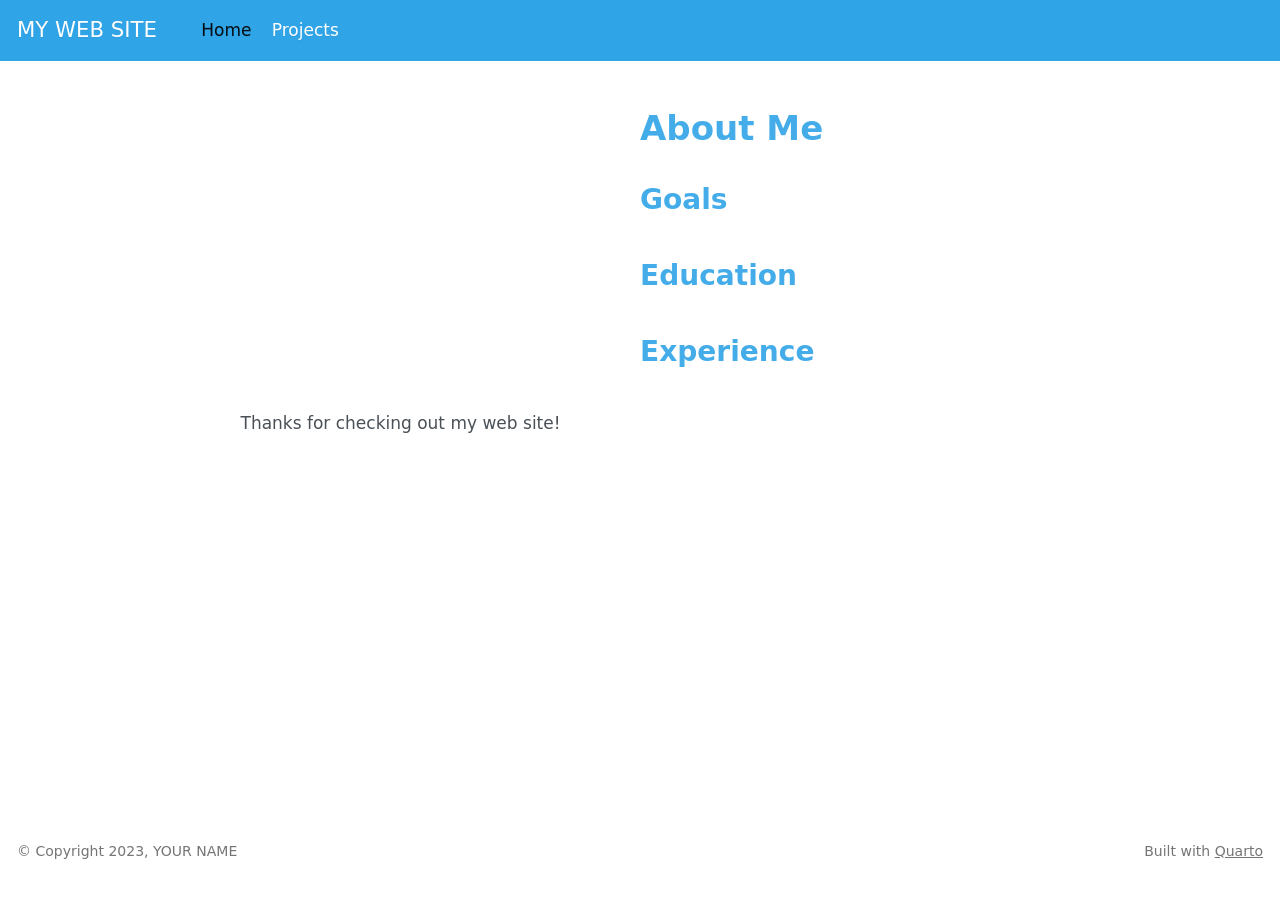
==== docs/index.html @ 1e0ed9b8 "Initial commit" ====
<!DOCTYPE html>
<html xmlns="http://www.w3.org/1999/xhtml" lang="en" xml:lang="en"><head>

<meta charset="utf-8">
<meta name="generator" content="quarto-1.3.361">

<meta name="viewport" content="width=device-width, initial-scale=1.0, user-scalable=yes">


<title>MY WEB SITE - About Me</title>
<style>
code{white-space: pre-wrap;}
span.smallcaps{font-variant: small-caps;}
div.columns{display: flex; gap: min(4vw, 1.5em);}
div.column{flex: auto; overflow-x: auto;}
div.hanging-indent{margin-left: 1.5em; text-indent: -1.5em;}
ul.task-list{list-style: none;}
ul.task-list li input[type="checkbox"] {
  width: 0.8em;
  margin: 0 0.8em 0.2em -1em; /* quarto-specific, see https://github.com/quarto-dev/quarto-cli/issues/4556 */ 
  vertical-align: middle;
}
</style>


<script src="site_libs/quarto-nav/quarto-nav.js"></script>
<script src="site_libs/quarto-nav/headroom.min.js"></script>
<script src="site_libs/clipboard/clipboard.min.js"></script>
<script src="site_libs/quarto-search/autocomplete.umd.js"></script>
<script src="site_libs/quarto-search/fuse.min.js"></script>
<script src="site_libs/quarto-search/quarto-search.js"></script>
<meta name="quarto:offset" content="./">
<script src="site_libs/quarto-html/quarto.js"></script>
<script src="site_libs/quarto-html/popper.min.js"></script>
<script src="site_libs/quarto-html/tippy.umd.min.js"></script>
<link href="site_libs/quarto-html/tippy.css" rel="stylesheet">
<link href="site_libs/quarto-html/quarto-syntax-highlighting.css" rel="stylesheet" id="quarto-text-highlighting-styles">
<script src="site_libs/bootstrap/bootstrap.min.js"></script>
<link href="site_libs/bootstrap/bootstrap-icons.css" rel="stylesheet">
<link href="site_libs/bootstrap/bootstrap.min.css" rel="stylesheet" id="quarto-bootstrap" data-mode="light">
<script id="quarto-search-options" type="application/json">{
  "location": "navbar",
  "copy-button": false,
  "collapse-after": 3,
  "panel-placement": "end",
  "type": "overlay",
  "limit": 20,
  "language": {
    "search-no-results-text": "No results",
    "search-matching-documents-text": "matching documents",
    "search-copy-link-title": "Copy link to search",
    "search-hide-matches-text": "Hide additional matches",
    "search-more-match-text": "more match in this document",
    "search-more-matches-text": "more matches in this document",
    "search-clear-button-title": "Clear",
    "search-detached-cancel-button-title": "Cancel",
    "search-submit-button-title": "Submit",
    "search-label": "Search"
  }
}</script>


</head>

<body class="nav-fixed fullcontent">

<div id="quarto-search-results"></div>
  <header id="quarto-header" class="headroom fixed-top">
    <nav class="navbar navbar-expand-lg navbar-dark ">
      <div class="navbar-container container-fluid">
      <div class="navbar-brand-container">
    <a class="navbar-brand" href="./index.html">
    <span class="navbar-title">MY WEB SITE</span>
    </a>
  </div>
            <div id="quarto-search" class="" title="Search"></div>
          <button class="navbar-toggler" type="button" data-bs-toggle="collapse" data-bs-target="#navbarCollapse" aria-controls="navbarCollapse" aria-expanded="false" aria-label="Toggle navigation" onclick="if (window.quartoToggleHeadroom) { window.quartoToggleHeadroom(); }">
  <span class="navbar-toggler-icon"></span>
</button>
          <div class="collapse navbar-collapse" id="navbarCollapse">
            <ul class="navbar-nav navbar-nav-scroll me-auto">
  <li class="nav-item">
    <a class="nav-link active" href="./index.html" rel="" target="" aria-current="page">
 <span class="menu-text">Home</span></a>
  </li>  
  <li class="nav-item">
    <a class="nav-link" href="./projects.html" rel="" target="">
 <span class="menu-text">Projects</span></a>
  </li>  
</ul>
            <div class="quarto-navbar-tools ms-auto">
    <a href="https://twitter.com/" title="" class="quarto-navigation-tool px-1" aria-label=""><i class="bi bi-twitter"></i></a>
    <a href="https://github.com/YOURUSERNAME/YOURREPO" title="" class="quarto-navigation-tool px-1" aria-label=""><i class="bi bi-github"></i></a>
</div>
          </div> <!-- /navcollapse -->
      </div> <!-- /container-fluid -->
    </nav>
</header>
<!-- content -->
<div id="quarto-content" class="quarto-container page-columns page-rows-contents page-layout-article page-navbar">
<!-- sidebar -->
<!-- margin-sidebar -->
    
<!-- main -->
<main class="content page-columns page-full" id="quarto-document-content">



<div class="quarto-about-broadside column-page">
  <div class="about-main">
    <div class="about-entity" style="background-image: url('img/profile.png')"></div>
    <div class="about-contents"><header id="title-block-header" class="quarto-title-block default">
<div class="quarto-title">
<h1 class="title">About Me</h1>
</div>
<div class="quarto-title-meta">
  </div>
</header><div id="me">
<section id="goals" class="level2">
<h2 data-anchor-id="goals">Goals</h2>
</section>
<section id="education" class="level2">
<h2 data-anchor-id="education">Education</h2>
</section>
<section id="experience" class="level2">
<h2 data-anchor-id="experience">Experience</h2>
</section>
</div></div>
  </div>
</div>

<p>Thanks for checking out my web site!</p>




</main> <!-- /main -->
<script id="quarto-html-after-body" type="application/javascript">
window.document.addEventListener("DOMContentLoaded", function (event) {
  const toggleBodyColorMode = (bsSheetEl) => {
    const mode = bsSheetEl.getAttribute("data-mode");
    const bodyEl = window.document.querySelector("body");
    if (mode === "dark") {
      bodyEl.classList.add("quarto-dark");
      bodyEl.classList.remove("quarto-light");
    } else {
      bodyEl.classList.add("quarto-light");
      bodyEl.classList.remove("quarto-dark");
    }
  }
  const toggleBodyColorPrimary = () => {
    const bsSheetEl = window.document.querySelector("link#quarto-bootstrap");
    if (bsSheetEl) {
      toggleBodyColorMode(bsSheetEl);
    }
  }
  toggleBodyColorPrimary();  
  const isCodeAnnotation = (el) => {
    for (const clz of el.classList) {
      if (clz.startsWith('code-annotation-')) {                     
        return true;
      }
    }
    return false;
  }
  const clipboard = new window.ClipboardJS('.code-copy-button', {
    text: function(trigger) {
      const codeEl = trigger.previousElementSibling.cloneNode(true);
      for (const childEl of codeEl.children) {
        if (isCodeAnnotation(childEl)) {
          childEl.remove();
        }
      }
      return codeEl.innerText;
    }
  });
  clipboard.on('success', function(e) {
    // button target
    const button = e.trigger;
    // don't keep focus
    button.blur();
    // flash "checked"
    button.classList.add('code-copy-button-checked');
    var currentTitle = button.getAttribute("title");
    button.setAttribute("title", "Copied!");
    let tooltip;
    if (window.bootstrap) {
      button.setAttribute("data-bs-toggle", "tooltip");
      button.setAttribute("data-bs-placement", "left");
      button.setAttribute("data-bs-title", "Copied!");
      tooltip = new bootstrap.Tooltip(button, 
        { trigger: "manual", 
          customClass: "code-copy-button-tooltip",
          offset: [0, -8]});
      tooltip.show();    
    }
    setTimeout(function() {
      if (tooltip) {
        tooltip.hide();
        button.removeAttribute("data-bs-title");
        button.removeAttribute("data-bs-toggle");
        button.removeAttribute("data-bs-placement");
      }
      button.setAttribute("title", currentTitle);
      button.classList.remove('code-copy-button-checked');
    }, 1000);
    // clear code selection
    e.clearSelection();
  });
  function tippyHover(el, contentFn) {
    const config = {
      allowHTML: true,
      content: contentFn,
      maxWidth: 500,
      delay: 100,
      arrow: false,
      appendTo: function(el) {
          return el.parentElement;
      },
      interactive: true,
      interactiveBorder: 10,
      theme: 'quarto',
      placement: 'bottom-start'
    };
    window.tippy(el, config); 
  }
  const noterefs = window.document.querySelectorAll('a[role="doc-noteref"]');
  for (var i=0; i<noterefs.length; i++) {
    const ref = noterefs[i];
    tippyHover(ref, function() {
      // use id or data attribute instead here
      let href = ref.getAttribute('data-footnote-href') || ref.getAttribute('href');
      try { href = new URL(href).hash; } catch {}
      const id = href.replace(/^#\/?/, "");
      const note = window.document.getElementById(id);
      return note.innerHTML;
    });
  }
      let selectedAnnoteEl;
      const selectorForAnnotation = ( cell, annotation) => {
        let cellAttr = 'data-code-cell="' + cell + '"';
        let lineAttr = 'data-code-annotation="' +  annotation + '"';
        const selector = 'span[' + cellAttr + '][' + lineAttr + ']';
        return selector;
      }
      const selectCodeLines = (annoteEl) => {
        const doc = window.document;
        const targetCell = annoteEl.getAttribute("data-target-cell");
        const targetAnnotation = annoteEl.getAttribute("data-target-annotation");
        const annoteSpan = window.document.querySelector(selectorForAnnotation(targetCell, targetAnnotation));
        const lines = annoteSpan.getAttribute("data-code-lines").split(",");
        const lineIds = lines.map((line) => {
          return targetCell + "-" + line;
        })
        let top = null;
        let height = null;
        let parent = null;
        if (lineIds.length > 0) {
            //compute the position of the single el (top and bottom and make a div)
            const el = window.document.getElementById(lineIds[0]);
            top = el.offsetTop;
            height = el.offsetHeight;
            parent = el.parentElement.parentElement;
          if (lineIds.length > 1) {
            const lastEl = window.document.getElementById(lineIds[lineIds.length - 1]);
            const bottom = lastEl.offsetTop + lastEl.offsetHeight;
            height = bottom - top;
          }
          if (top !== null && height !== null && parent !== null) {
            // cook up a div (if necessary) and position it 
            let div = window.document.getElementById("code-annotation-line-highlight");
            if (div === null) {
              div = window.document.createElement("div");
              div.setAttribute("id", "code-annotation-line-highlight");
              div.style.position = 'absolute';
              parent.appendChild(div);
            }
            div.style.top = top - 2 + "px";
            div.style.height = height + 4 + "px";
            let gutterDiv = window.document.getElementById("code-annotation-line-highlight-gutter");
            if (gutterDiv === null) {
              gutterDiv = window.document.createElement("div");
              gutterDiv.setAttribute("id", "code-annotation-line-highlight-gutter");
              gutterDiv.style.position = 'absolute';
              const codeCell = window.document.getElementById(targetCell);
              const gutter = codeCell.querySelector('.code-annotation-gutter');
              gutter.appendChild(gutterDiv);
            }
            gutterDiv.style.top = top - 2 + "px";
            gutterDiv.style.height = height + 4 + "px";
          }
          selectedAnnoteEl = annoteEl;
        }
      };
      const unselectCodeLines = () => {
        const elementsIds = ["code-annotation-line-highlight", "code-annotation-line-highlight-gutter"];
        elementsIds.forEach((elId) => {
          const div = window.document.getElementById(elId);
          if (div) {
            div.remove();
          }
        });
        selectedAnnoteEl = undefined;
      };
      // Attach click handler to the DT
      const annoteDls = window.document.querySelectorAll('dt[data-target-cell]');
      for (const annoteDlNode of annoteDls) {
        annoteDlNode.addEventListener('click', (event) => {
          const clickedEl = event.target;
          if (clickedEl !== selectedAnnoteEl) {
            unselectCodeLines();
            const activeEl = window.document.querySelector('dt[data-target-cell].code-annotation-active');
            if (activeEl) {
              activeEl.classList.remove('code-annotation-active');
            }
            selectCodeLines(clickedEl);
            clickedEl.classList.add('code-annotation-active');
          } else {
            // Unselect the line
            unselectCodeLines();
            clickedEl.classList.remove('code-annotation-active');
          }
        });
      }
  const findCites = (el) => {
    const parentEl = el.parentElement;
    if (parentEl) {
      const cites = parentEl.dataset.cites;
      if (cites) {
        return {
          el,
          cites: cites.split(' ')
        };
      } else {
        return findCites(el.parentElement)
      }
    } else {
      return undefined;
    }
  };
  var bibliorefs = window.document.querySelectorAll('a[role="doc-biblioref"]');
  for (var i=0; i<bibliorefs.length; i++) {
    const ref = bibliorefs[i];
    const citeInfo = findCites(ref);
    if (citeInfo) {
      tippyHover(citeInfo.el, function() {
        var popup = window.document.createElement('div');
        citeInfo.cites.forEach(function(cite) {
          var citeDiv = window.document.createElement('div');
          citeDiv.classList.add('hanging-indent');
          citeDiv.classList.add('csl-entry');
          var biblioDiv = window.document.getElementById('ref-' + cite);
          if (biblioDiv) {
            citeDiv.innerHTML = biblioDiv.innerHTML;
          }
          popup.appendChild(citeDiv);
        });
        return popup.innerHTML;
      });
    }
  }
});
</script>
</div> <!-- /content -->
<footer class="footer">
  <div class="nav-footer">
    <div class="nav-footer-left">© Copyright 2023, YOUR NAME</div>   
    <div class="nav-footer-center">
      &nbsp;
    </div>
    <div class="nav-footer-right">Built with <a href="https://quarto.org/">Quarto</a></div>
  </div>
</footer>



</body></html>
---- docs/site_libs/quarto-html/tippy.css ----
.tippy-box[data-animation=fade][data-state=hidden]{opacity:0}[data-tippy-root]{max-width:calc(100vw - 10px)}.tippy-box{position:relative;background-color:#333;color:#fff;border-radius:4px;font-size:14px;line-height:1.4;white-space:normal;outline:0;transition-property:transform,visibility,opacity}.tippy-box[data-placement^=top]>.tippy-arrow{bottom:0}.tippy-box[data-placement^=top]>.tippy-arrow:before{bottom:-7px;left:0;border-width:8px 8px 0;border-top-color:initial;transform-origin:center top}.tippy-box[data-placement^=bottom]>.tippy-arrow{top:0}.tippy-box[data-placement^=bottom]>.tippy-arrow:before{top:-7px;left:0;border-width:0 8px 8px;border-bottom-color:initial;transform-origin:center bottom}.tippy-box[data-placement^=left]>.tippy-arrow{right:0}.tippy-box[data-placement^=left]>.tippy-arrow:before{border-width:8px 0 8px 8px;border-left-color:initial;right:-7px;transform-origin:center left}.tippy-box[data-placement^=right]>.tippy-arrow{left:0}.tippy-box[data-placement^=right]>.tippy-arrow:before{left:-7px;border-width:8px 8px 8px 0;border-right-color:initial;transform-origin:center right}.tippy-box[data-inertia][data-state=visible]{transition-timing-function:cubic-bezier(.54,1.5,.38,1.11)}.tippy-arrow{width:16px;height:16px;color:#333}.tippy-arrow:before{content:"";position:absolute;border-color:transparent;border-style:solid}.tippy-content{position:relative;padding:5px 9px;z-index:1}
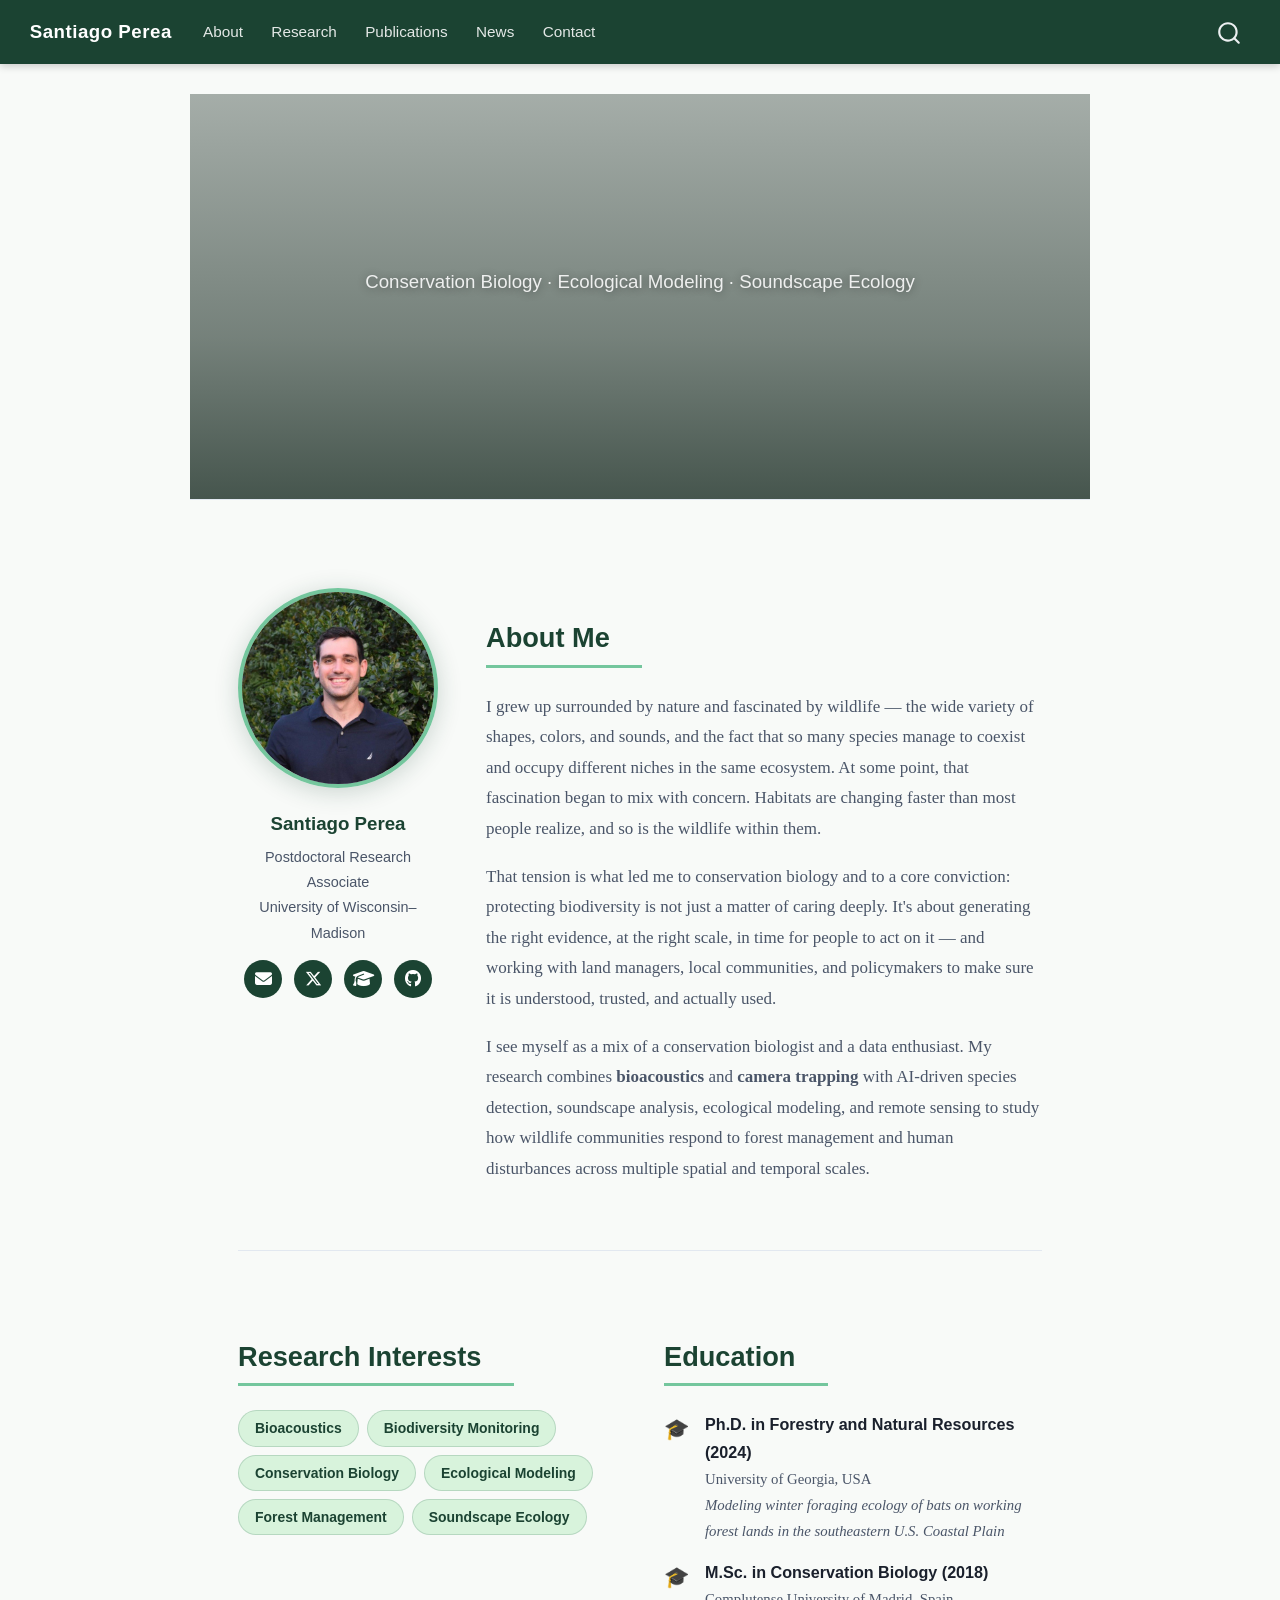
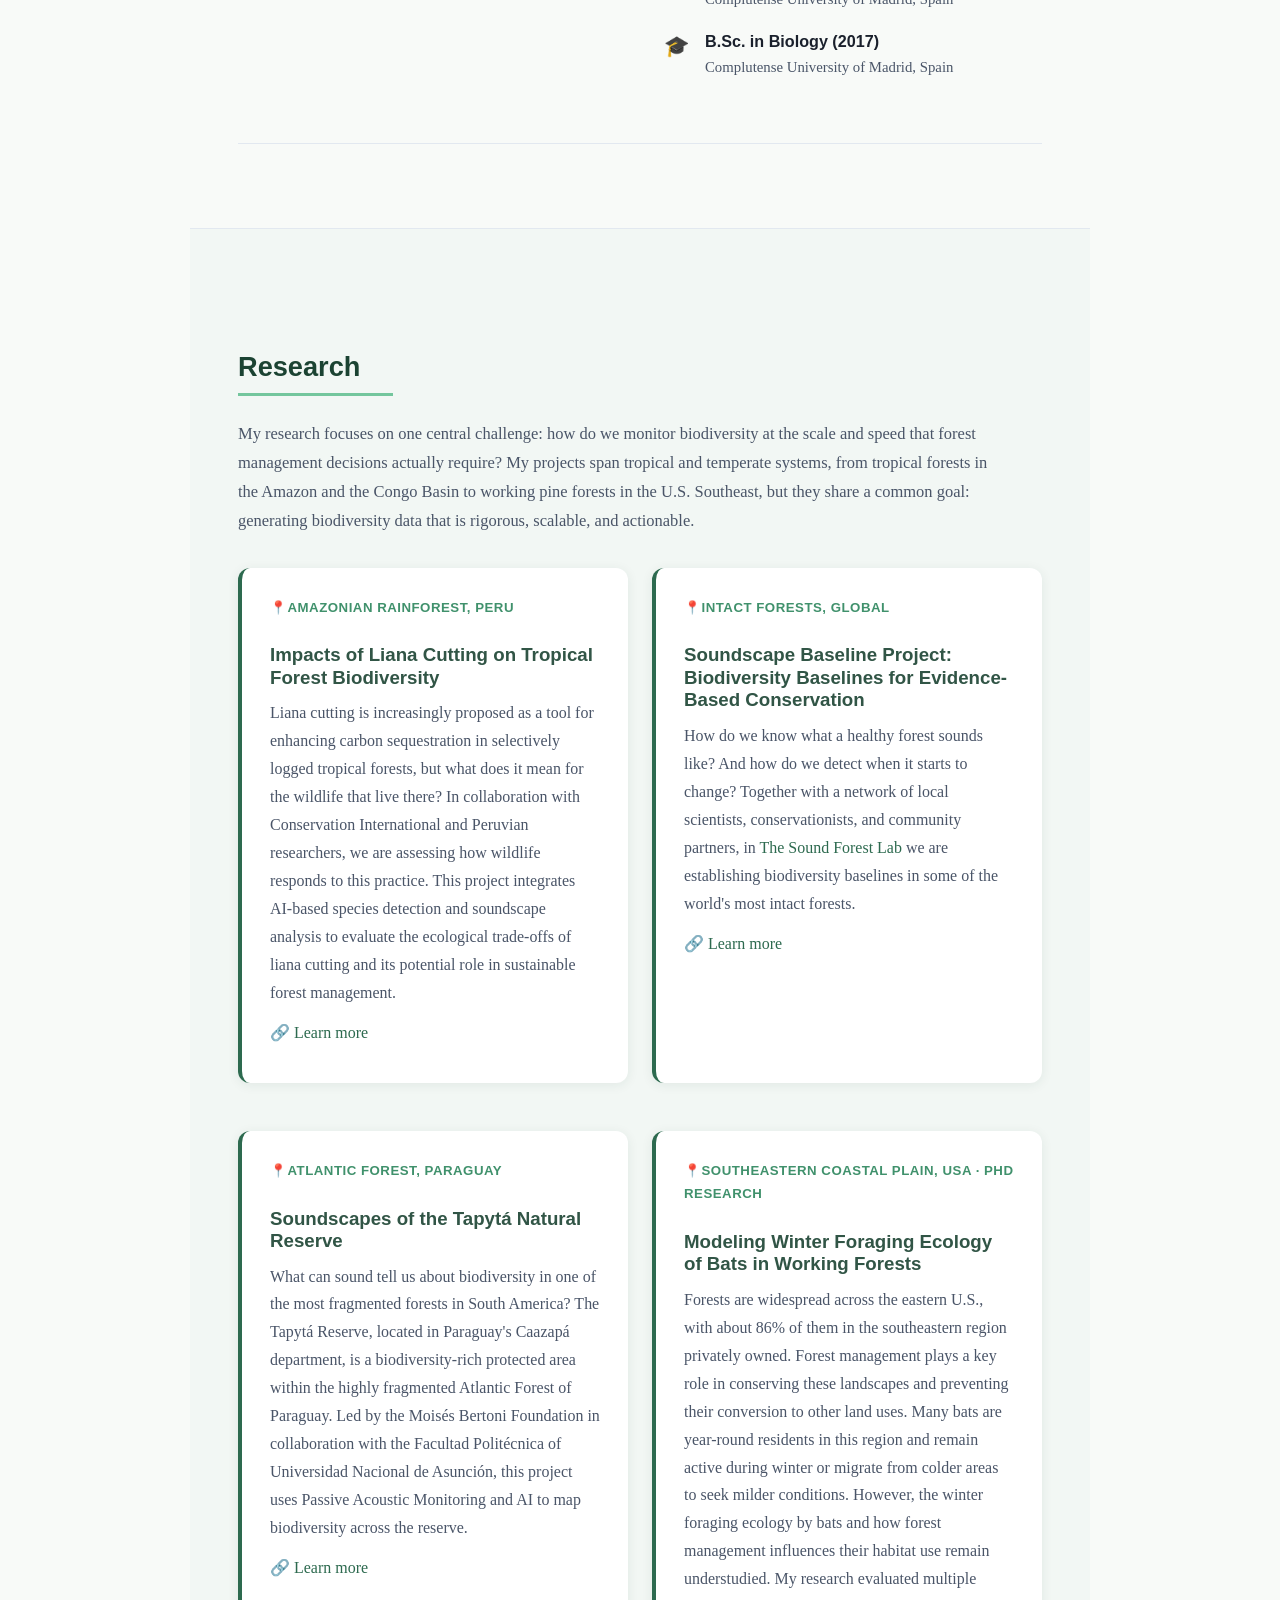
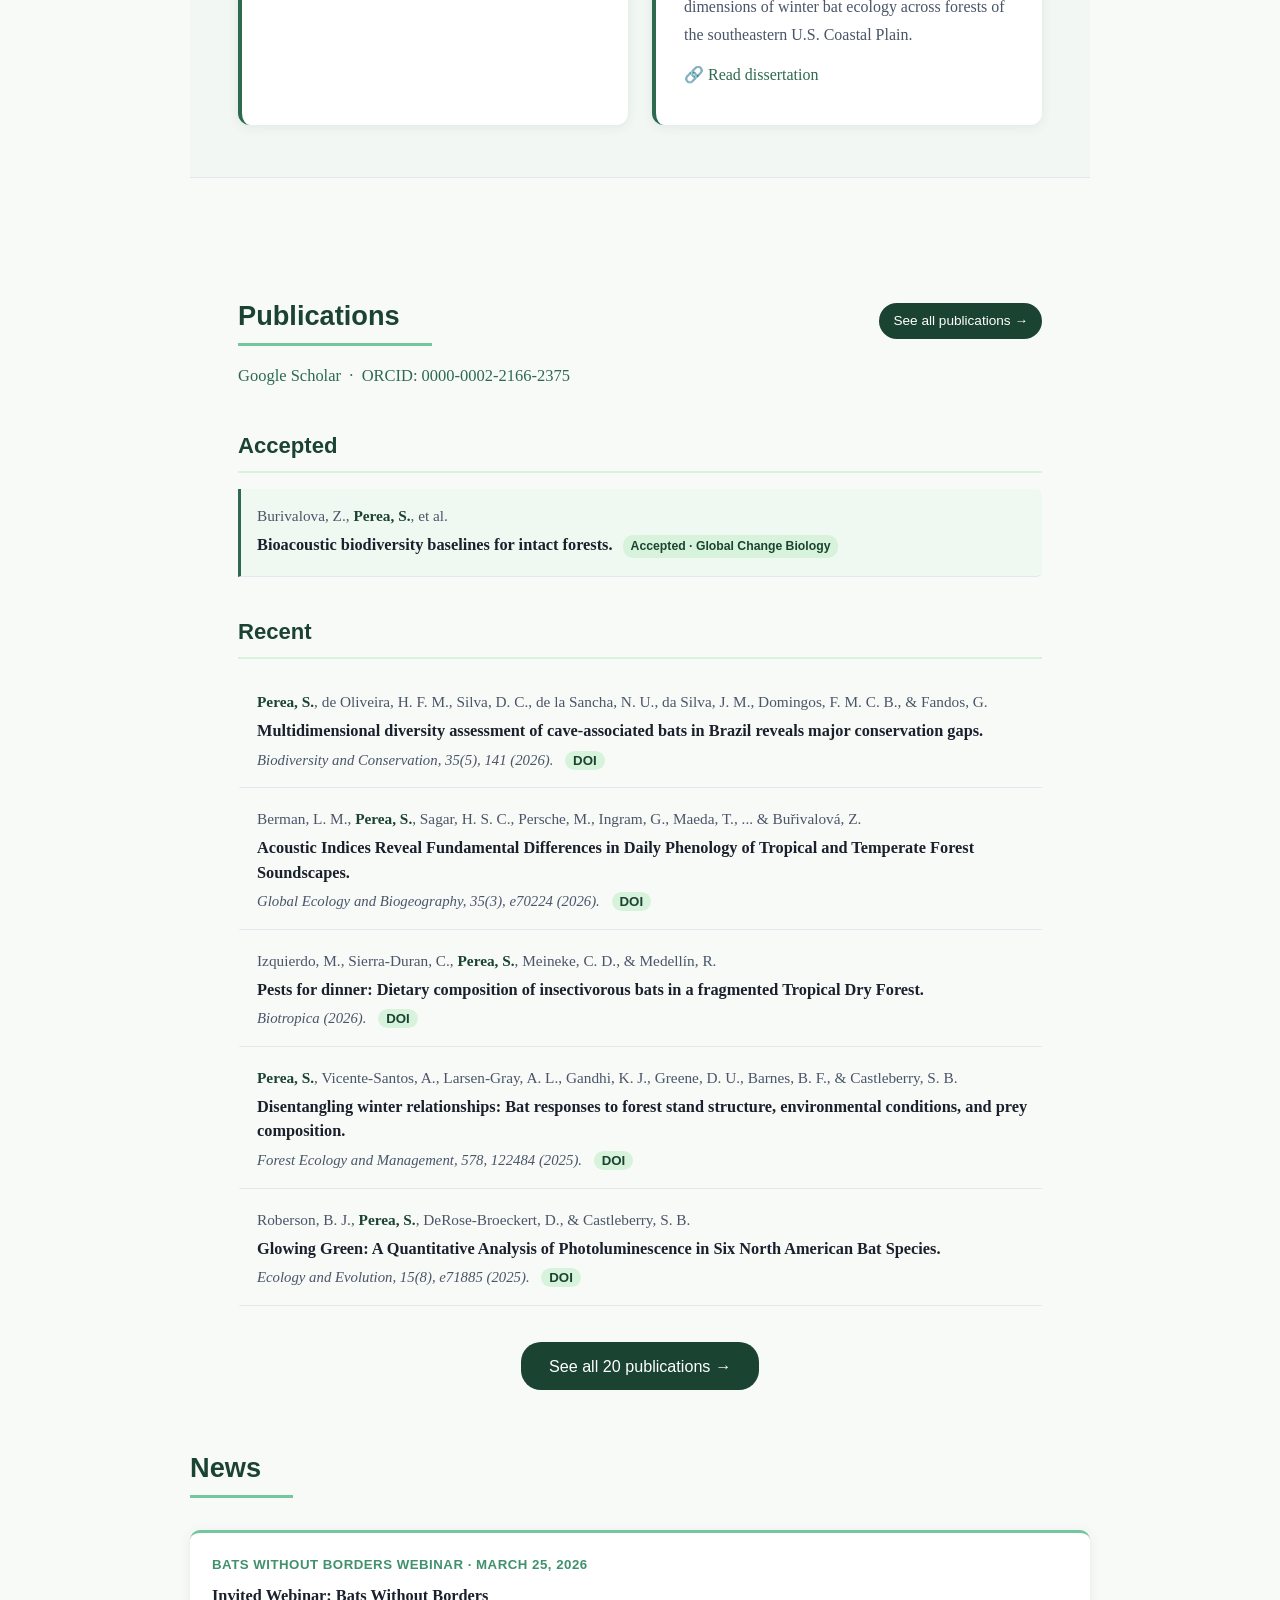
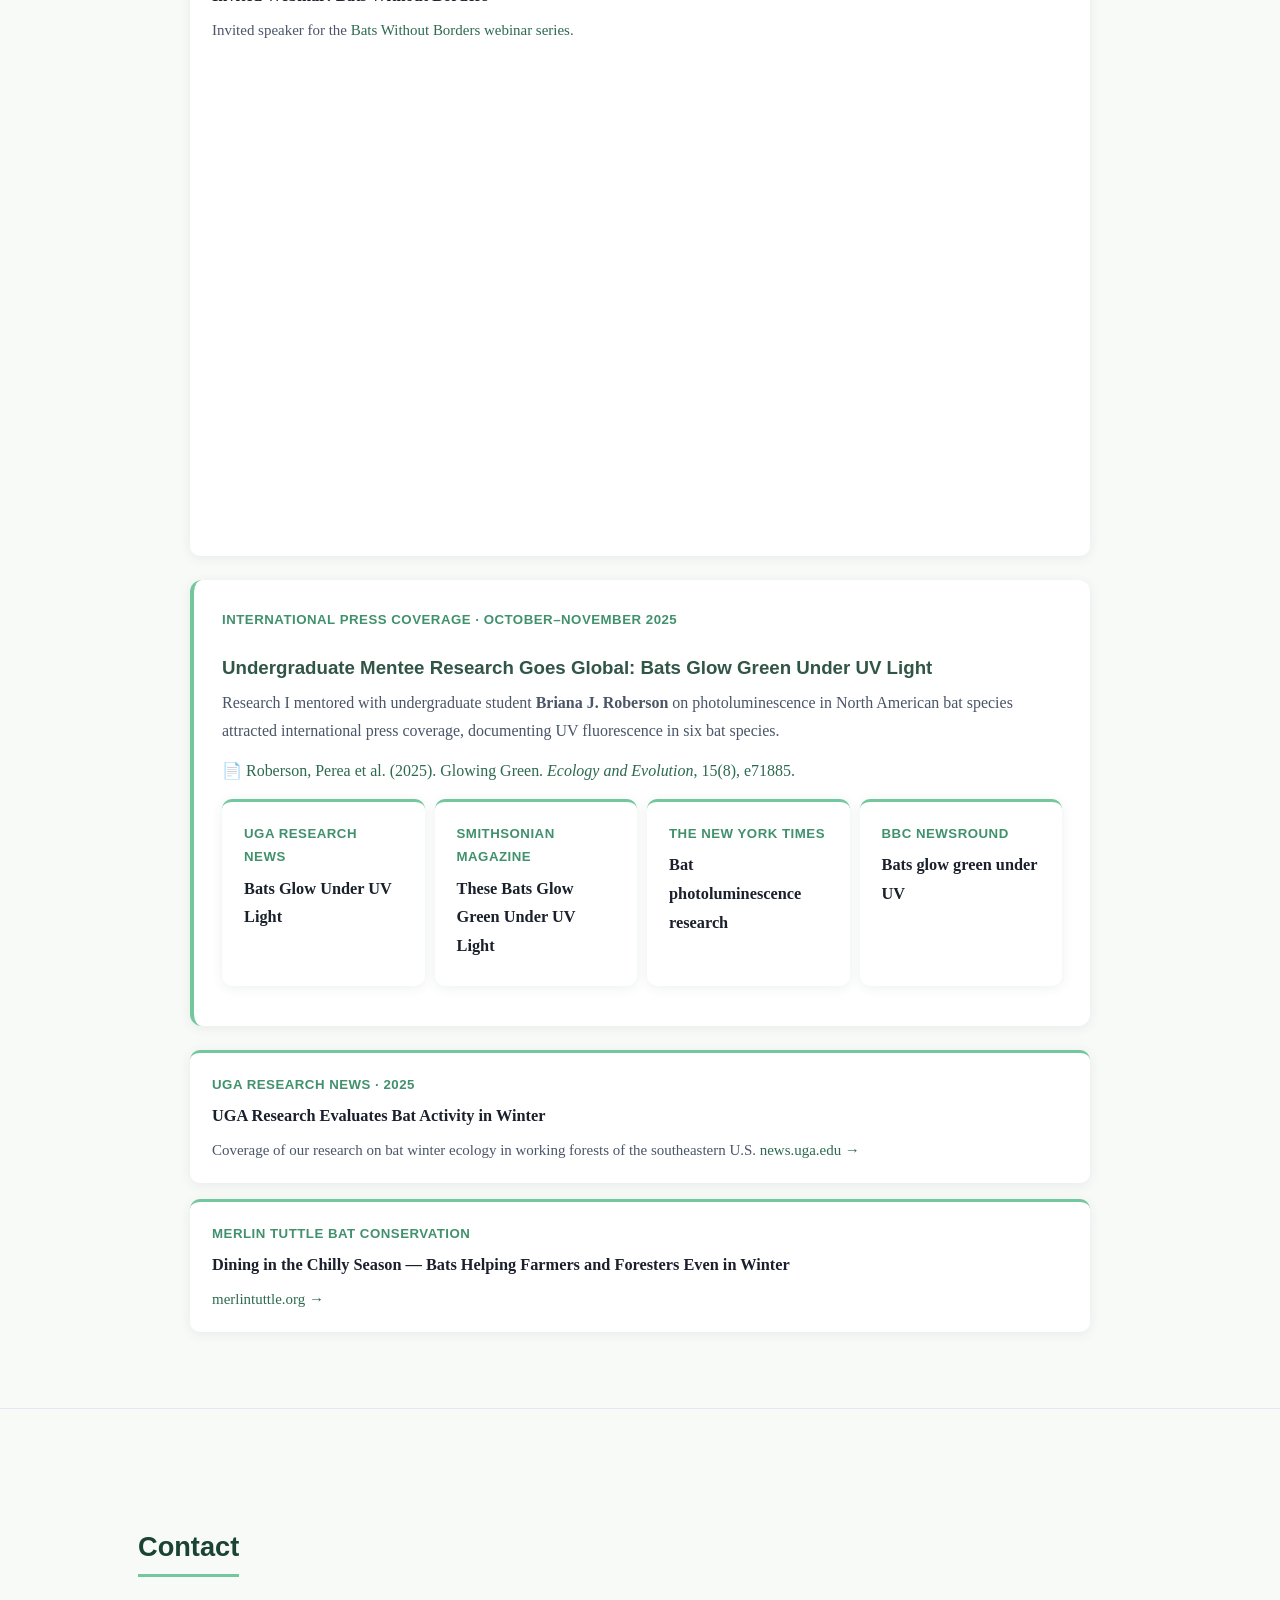
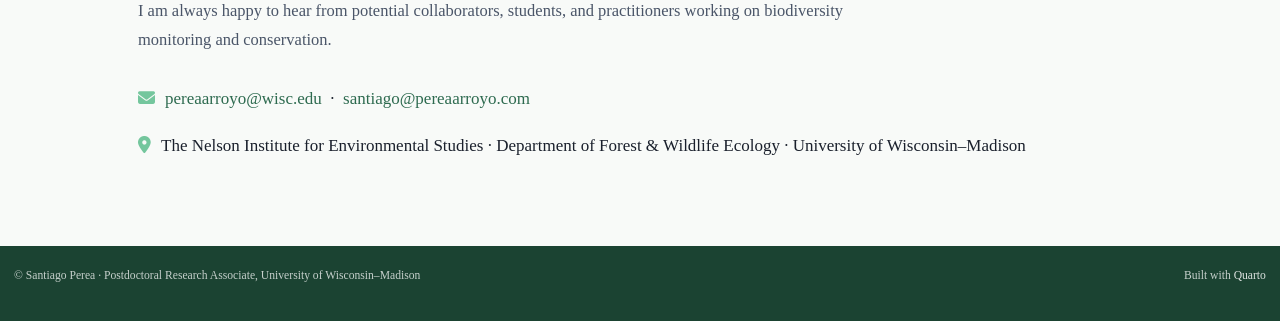
==== commit eaf01c1c: "initial launch" ====
--- a/docs/index.html
+++ b/docs/index.html
@@ -2,13 +2,16 @@
 <html xmlns="http://www.w3.org/1999/xhtml" lang="en" xml:lang="en"><head>
 
 <meta charset="utf-8">
-<meta name="generator" content="quarto-1.3.361">
+<meta name="generator" content="quarto-1.9.36">
 
 <meta name="viewport" content="width=device-width, initial-scale=1.0, user-scalable=yes">
 
 
-<title>MY WEB SITE - About Me</title>
+<title>Santiago Perea</title>
 <style>
+/* Default styles provided by pandoc.
+** See https://pandoc.org/MANUAL.html#variables-for-html for config info.
+*/
 code{white-space: pre-wrap;}
 span.smallcaps{font-variant: small-caps;}
 div.columns{display: flex; gap: min(4vw, 1.5em);}
@@ -30,21 +33,29 @@
 <script src="site_libs/quarto-search/fuse.min.js"></script>
 <script src="site_libs/quarto-search/quarto-search.js"></script>
 <meta name="quarto:offset" content="./">
-<script src="site_libs/quarto-html/quarto.js"></script>
+<script src="site_libs/quarto-html/quarto.js" type="module"></script>
+<script src="site_libs/quarto-html/tabsets/tabsets.js" type="module"></script>
 <script src="site_libs/quarto-html/popper.min.js"></script>
 <script src="site_libs/quarto-html/tippy.umd.min.js"></script>
+<script src="site_libs/quarto-html/anchor.min.js"></script>
 <link href="site_libs/quarto-html/tippy.css" rel="stylesheet">
-<link href="site_libs/quarto-html/quarto-syntax-highlighting.css" rel="stylesheet" id="quarto-text-highlighting-styles">
+<link href="site_libs/quarto-html/quarto-syntax-highlighting-845c23b38eaddc0f92fda52bfe77a8c8.css" rel="stylesheet" id="quarto-text-highlighting-styles">
 <script src="site_libs/bootstrap/bootstrap.min.js"></script>
 <link href="site_libs/bootstrap/bootstrap-icons.css" rel="stylesheet">
-<link href="site_libs/bootstrap/bootstrap.min.css" rel="stylesheet" id="quarto-bootstrap" data-mode="light">
+<link href="site_libs/bootstrap/bootstrap-81e7b17ad63553bfa41b8aa12efb85a9.min.css" rel="stylesheet" append-hash="true" id="quarto-bootstrap" data-mode="light">
 <script id="quarto-search-options" type="application/json">{
   "location": "navbar",
   "copy-button": false,
   "collapse-after": 3,
   "panel-placement": "end",
   "type": "overlay",
-  "limit": 20,
+  "limit": 50,
+  "keyboard-shortcut": [
+    "f",
+    "/",
+    "s"
+  ],
+  "show-item-context": false,
   "language": {
     "search-no-results-text": "No results",
     "search-matching-documents-text": "matching documents",
@@ -53,119 +64,352 @@
     "search-more-match-text": "more match in this document",
     "search-more-matches-text": "more matches in this document",
     "search-clear-button-title": "Clear",
+    "search-text-placeholder": "",
     "search-detached-cancel-button-title": "Cancel",
     "search-submit-button-title": "Submit",
     "search-label": "Search"
   }
 }</script>
-
-
+<style>html{ scroll-behavior: smooth; }</style>
+<link rel="stylesheet" href="https://cdnjs.cloudflare.com/ajax/libs/font-awesome/6.5.0/css/all.min.css">
+
+
+<link rel="stylesheet" href="styles.css">
+<meta property="og:title" content="– Santiago Perea">
+<meta property="og:image" content="images/profile.jpg">
+<meta property="og:site_name" content="Santiago Perea">
+<meta property="og:image:alt" content="Santiago Perea">
 </head>
 
-<body class="nav-fixed fullcontent">
+<body class="nav-fixed quarto-light">
 
 <div id="quarto-search-results"></div>
   <header id="quarto-header" class="headroom fixed-top">
-    <nav class="navbar navbar-expand-lg navbar-dark ">
+    <nav class="navbar navbar-expand-lg " data-bs-theme="dark">
       <div class="navbar-container container-fluid">
-      <div class="navbar-brand-container">
+      <div class="navbar-brand-container mx-auto">
     <a class="navbar-brand" href="./index.html">
-    <span class="navbar-title">MY WEB SITE</span>
+    <span class="navbar-title">Santiago Perea</span>
     </a>
   </div>
             <div id="quarto-search" class="" title="Search"></div>
-          <button class="navbar-toggler" type="button" data-bs-toggle="collapse" data-bs-target="#navbarCollapse" aria-controls="navbarCollapse" aria-expanded="false" aria-label="Toggle navigation" onclick="if (window.quartoToggleHeadroom) { window.quartoToggleHeadroom(); }">
+          <button class="navbar-toggler" type="button" data-bs-toggle="collapse" data-bs-target="#navbarCollapse" aria-controls="navbarCollapse" role="menu" aria-expanded="false" aria-label="Toggle navigation" onclick="if (window.quartoToggleHeadroom) { window.quartoToggleHeadroom(); }">
   <span class="navbar-toggler-icon"></span>
 </button>
           <div class="collapse navbar-collapse" id="navbarCollapse">
             <ul class="navbar-nav navbar-nav-scroll me-auto">
   <li class="nav-item">
-    <a class="nav-link active" href="./index.html" rel="" target="" aria-current="page">
- <span class="menu-text">Home</span></a>
+    <a class="nav-link" href="./index.html#about"> 
+<span class="menu-text">About</span></a>
   </li>  
   <li class="nav-item">
-    <a class="nav-link" href="./projects.html" rel="" target="">
- <span class="menu-text">Projects</span></a>
+    <a class="nav-link" href="./index.html#research"> 
+<span class="menu-text">Research</span></a>
+  </li>  
+  <li class="nav-item">
+    <a class="nav-link" href="./index.html#publications"> 
+<span class="menu-text">Publications</span></a>
+  </li>  
+  <li class="nav-item">
+    <a class="nav-link" href="./index.html#news"> 
+<span class="menu-text">News</span></a>
+  </li>  
+  <li class="nav-item">
+    <a class="nav-link" href="./index.html#contact"> 
+<span class="menu-text">Contact</span></a>
   </li>  
 </ul>
-            <div class="quarto-navbar-tools ms-auto">
-    <a href="https://twitter.com/" title="" class="quarto-navigation-tool px-1" aria-label=""><i class="bi bi-twitter"></i></a>
-    <a href="https://github.com/YOURUSERNAME/YOURREPO" title="" class="quarto-navigation-tool px-1" aria-label=""><i class="bi bi-github"></i></a>
+          </div> <!-- /navcollapse -->
+            <div class="quarto-navbar-tools">
 </div>
-          </div> <!-- /navcollapse -->
       </div> <!-- /container-fluid -->
     </nav>
 </header>
 <!-- content -->
-<div id="quarto-content" class="quarto-container page-columns page-rows-contents page-layout-article page-navbar">
+<div id="quarto-content" class="quarto-container page-columns page-rows-contents page-layout-full page-navbar">
 <!-- sidebar -->
 <!-- margin-sidebar -->
     
 <!-- main -->
-<main class="content page-columns page-full" id="quarto-document-content">
-
-
-
-<div class="quarto-about-broadside column-page">
-  <div class="about-main">
-    <div class="about-entity" style="background-image: url('img/profile.png')"></div>
-    <div class="about-contents"><header id="title-block-header" class="quarto-title-block default">
-<div class="quarto-title">
-<h1 class="title">About Me</h1>
-</div>
-<div class="quarto-title-meta">
-  </div>
-</header><div id="me">
-<section id="goals" class="level2">
-<h2 data-anchor-id="goals">Goals</h2>
-</section>
-<section id="education" class="level2">
-<h2 data-anchor-id="education">Education</h2>
-</section>
-<section id="experience" class="level2">
-<h2 data-anchor-id="experience">Experience</h2>
-</section>
-</div></div>
+<main class="content column-page" id="quarto-document-content"><header id="title-block-header" class="quarto-title-block"><h1 class="hero-name title display-7">Santiago Perea</h1></header>
+
+
+
+
+<!-- HERO BANNER -->
+<div class="hero-banner">
+  <div class="hero-overlay"></div>
+  <div class="hero-text">
+    
+    <p class="hero-subtitle">Conservation Biology · Ecological Modeling · Soundscape Ecology</p>
   </div>
 </div>
 
-<p>Thanks for checking out my web site!</p>
-
-
-
-
-</main> <!-- /main -->
+<!-- ABOUT -->
+<section id="about" class="page-section">
+  <div class="page-wrap">
+    <div class="profile-section">
+      <div class="profile-left">
+        <img src="images/profile.jpg" class="profile-photo" alt="Santiago Perea">
+        <p style="font-family:'Inter',sans-serif; font-weight:700; font-size:1.1rem; color:var(--forest-dark); margin:12px 0 4px;">Santiago Perea</p>
+        <p style="font-family:'Inter',sans-serif; font-size:0.85rem; color:var(--text-mid); margin:0 0 14px;">Postdoctoral Research Associate<br>University of Wisconsin–Madison</p>
+        <div class="icon-links">
+          <a href="mailto:pereaarroyo@wisc.edu" title="Email"><i class="fas fa-envelope"></i></a>
+          <a href="https://twitter.com/perea1332" target="_blank" title="X / Twitter"><i class="fab fa-x-twitter"></i></a>
+          <a href="https://scholar.google.com/citations?user=Rns6VGQAAAAJ" target="_blank" title="Google Scholar"><i class="fas fa-graduation-cap"></i></a>
+          <a href="https://github.com/Perea1332" target="_blank" title="GitHub"><i class="fab fa-github"></i></a>
+        </div>
+      </div>
+      <div class="profile-right">
+        <h2 class="section-heading anchored">About Me</h2>
+        <p class="hero-bio" style="margin-top:16px;">I grew up surrounded by nature and fascinated by wildlife — the wide variety of shapes, colors, and sounds, and the fact that so many species manage to coexist and occupy different niches in the same ecosystem. At some point, that fascination began to mix with concern. Habitats are changing faster than most people realize, and so is the wildlife within them.</p>
+        <p class="hero-bio">That tension is what led me to conservation biology and to a core conviction: protecting biodiversity is not just a matter of caring deeply. It's about generating the right evidence, at the right scale, in time for people to act on it — and working with land managers, local communities, and policymakers to make sure it is understood, trusted, and actually used.</p>
+        <p class="hero-bio">I see myself as a mix of a conservation biologist and a data enthusiast. My research combines <strong>bioacoustics</strong> and <strong>camera trapping</strong> with AI-driven species detection, soundscape analysis, ecological modeling, and remote sensing to study how wildlife communities respond to forest management and human disturbances across multiple spatial and temporal scales.</p>
+      </div>
+    </div>
+
+    <div class="two-col-section">
+      <div>
+        <h2 class="section-heading anchored">Research Interests</h2>
+        <div class="interests-grid" style="margin-top:16px;">
+          <span class="interest-tag">Bioacoustics</span>
+          <span class="interest-tag">Biodiversity Monitoring</span>
+          <span class="interest-tag">Conservation Biology</span>
+          <span class="interest-tag">Ecological Modeling</span>
+          <span class="interest-tag">Forest Management</span>
+          <span class="interest-tag">Soundscape Ecology</span>
+        </div>
+      </div>
+      <div>
+        <h2 class="section-heading anchored">Education</h2>
+        <div style="margin-top:16px;">
+          <div class="edu-item">
+            <div class="edu-icon">🎓</div>
+            <div>
+              <div class="edu-degree">Ph.D. in Forestry and Natural Resources (2024)</div>
+              <div class="edu-details">University of Georgia, USA<br><em>Modeling winter foraging ecology of bats on working forest lands in the southeastern U.S. Coastal Plain</em></div>
+            </div>
+          </div>
+          <div class="edu-item">
+            <div class="edu-icon">🎓</div>
+            <div>
+              <div class="edu-degree">M.Sc. in Conservation Biology (2018)</div>
+              <div class="edu-details">Complutense University of Madrid, Spain</div>
+            </div>
+          </div>
+          <div class="edu-item">
+            <div class="edu-icon">🎓</div>
+            <div>
+              <div class="edu-degree">B.Sc. in Biology (2017)</div>
+              <div class="edu-details">Complutense University of Madrid, Spain</div>
+            </div>
+          </div>
+        </div>
+      </div>
+    </div>
+
+  </div>
+</section>
+
+<!-- RESEARCH -->
+<section id="research" class="page-section section-alt">
+  <div class="page-wrap">
+    <h2 class="section-heading anchored">Research</h2>
+    <p class="section-intro" style="margin-top:16px;">My research focuses on one central challenge: how do we monitor biodiversity at the scale and speed that forest management decisions actually require? My projects span tropical and temperate systems, from tropical forests in the Amazon and the Congo Basin to working pine forests in the U.S. Southeast, but they share a common goal: generating biodiversity data that is rigorous, scalable, and actionable.</p>
+
+    <div class="research-grid">
+      <div class="research-card">
+        <span class="location-badge">📍Amazonian Rainforest, Peru</span>
+        <h3 class="anchored">Impacts of Liana Cutting on Tropical Forest Biodiversity</h3>
+        <p>Liana cutting is increasingly proposed as a tool for enhancing carbon sequestration in selectively logged tropical forests, but what does it mean for the wildlife that live there? In collaboration with Conservation International and Peruvian researchers, we are assessing how wildlife responds to this practice. This project integrates AI-based species detection and soundscape analysis to evaluate the ecological trade-offs of liana cutting and its potential role in sustainable forest management.</p>
+        <p>🔗 <a href="https://www.conservation.org/projects/lift" target="_blank">Learn more</a></p>
+      </div>
+
+      <div class="research-card">
+        <span class="location-badge">📍Intact Forests, Global</span>
+        <h3 class="anchored">Soundscape Baseline Project: Biodiversity Baselines for Evidence-Based Conservation</h3>
+        <p>How do we know what a healthy forest sounds like? And how do we detect when it starts to change? Together with a network of local scientists, conservationists, and community partners, in <a href="https://soundforestlab.org" target="_blank">The Sound Forest Lab</a> we are establishing biodiversity baselines in some of the world's most intact forests.</p>
+        <p>🔗 <a href="https://soundforestlab.org/soundscapebaselines" target="_blank">Learn more</a></p>
+      </div>
+
+      <div class="research-card">
+        <span class="location-badge">📍Atlantic Forest, Paraguay</span>
+        <h3 class="anchored">Soundscapes of the Tapytá Natural Reserve</h3>
+        <p>What can sound tell us about biodiversity in one of the most fragmented forests in South America? The Tapytá Reserve, located in Paraguay's Caazapá department, is a biodiversity-rich protected area within the highly fragmented Atlantic Forest of Paraguay. Led by the Moisés Bertoni Foundation in collaboration with the Facultad Politécnica of Universidad Nacional de Asunción, this project uses Passive Acoustic Monitoring and AI to map biodiversity across the reserve.</p>
+        <p>🔗 <a href="https://www.pol.una.py/2024/paisajes-sonoros-un-desafio-de-inteligencia-artificial-para-la-conservacion-en-paraguay/" target="_blank">Learn more</a></p>
+      </div>
+
+      <div class="research-card">
+        <span class="location-badge">📍Southeastern Coastal Plain, USA · PhD Research</span>
+        <h3 class="anchored">Modeling Winter Foraging Ecology of Bats in Working Forests</h3>
+        <p>Forests are widespread across the eastern U.S., with about 86% of them in the southeastern region privately owned. Forest management plays a key role in conserving these landscapes and preventing their conversion to other land uses. Many bats are year-round residents in this region and remain active during winter or migrate from colder areas to seek milder conditions. However, the winter foraging ecology by bats and how forest management influences their habitat use remain understudied. My research evaluated multiple dimensions of winter bat ecology across forests of the southeastern U.S. Coastal Plain.</p>
+        <p>🔗 <a href="https://www.proquest.com/docview/3152467173?pq-origsite=gscholar&amp;fromopenview=true&amp;sourcetype=Dissertations%20&amp;%20Theses" target="_blank">Read dissertation</a></p>
+      </div>
+    </div>
+  </div>
+</section>
+
+<!-- PUBLICATIONS -->
+<section id="publications" class="page-section">
+  <div class="page-wrap">
+    <div style="display:flex; align-items:baseline; justify-content:space-between; flex-wrap:wrap; gap:12px; margin-bottom:8px;">
+      <h2 class="section-heading anchored">Publications</h2>
+      <a href="all-publications.html" class="social-btn">See all publications →</a>
+    </div>
+    <p class="section-intro">
+      <a href="https://scholar.google.com/citations?user=Rns6VGQAAAAJ" target="_blank">Google Scholar</a>
+      &nbsp;·&nbsp; <a href="https://orcid.org/0000-0002-2166-2375" target="_blank">ORCID: 0000-0002-2166-2375</a>
+    </p>
+
+    <div class="pub-year-header">Accepted</div>
+    <div class="pub-item highlight">
+      <div class="pub-authors">Burivalova, Z., <strong>Perea, S.</strong>, et al.</div>
+      <div class="pub-title">Bioacoustic biodiversity baselines for intact forests. <span class="pub-badge badge-accepted">Accepted · Global Change Biology</span></div>
+    </div>
+
+    <div class="pub-year-header">Recent</div>
+    <div class="pub-item">
+      <div class="pub-authors"><strong>Perea, S.</strong>, de Oliveira, H. F. M., Silva, D. C., de la Sancha, N. U., da Silva, J. M., Domingos, F. M. C. B., &amp; Fandos, G.</div>
+      <div class="pub-title">Multidimensional diversity assessment of cave-associated bats in Brazil reveals major conservation gaps.</div>
+      <div class="pub-journal"><em>Biodiversity and Conservation</em>, 35(5), 141 (2026). <a href="https://doi.org/10.1007/s10531-026-03335-7" target="_blank">DOI</a></div>
+    </div>
+    <div class="pub-item">
+      <div class="pub-authors">Berman, L. M., <strong>Perea, S.</strong>, Sagar, H. S. C., Persche, M., Ingram, G., Maeda, T., ... &amp; Buřivalová, Z.</div>
+      <div class="pub-title">Acoustic Indices Reveal Fundamental Differences in Daily Phenology of Tropical and Temperate Forest Soundscapes.</div>
+      <div class="pub-journal"><em>Global Ecology and Biogeography</em>, 35(3), e70224 (2026). <a href="https://doi.org/10.1111/geb.70224" target="_blank">DOI</a></div>
+    </div>
+    <div class="pub-item">
+      <div class="pub-authors">Izquierdo, M., Sierra-Duran, C., <strong>Perea, S.</strong>, Meineke, C. D., &amp; Medellín, R.</div>
+      <div class="pub-title">Pests for dinner: Dietary composition of insectivorous bats in a fragmented Tropical Dry Forest.</div>
+      <div class="pub-journal"><em>Biotropica</em> (2026). <a href="https://doi.org/10.1111/btp.70177" target="_blank">DOI</a></div>
+    </div>
+    <div class="pub-item">
+      <div class="pub-authors"><strong>Perea, S.</strong>, Vicente-Santos, A., Larsen-Gray, A. L., Gandhi, K. J., Greene, D. U., Barnes, B. F., &amp; Castleberry, S. B.</div>
+      <div class="pub-title">Disentangling winter relationships: Bat responses to forest stand structure, environmental conditions, and prey composition.</div>
+      <div class="pub-journal"><em>Forest Ecology and Management</em>, 578, 122484 (2025). <a href="https://doi.org/10.1016/j.foreco.2024.122484" target="_blank">DOI</a></div>
+    </div>
+    <div class="pub-item">
+      <div class="pub-authors">Roberson, B. J., <strong>Perea, S.</strong>, DeRose‐Broeckert, D., &amp; Castleberry, S. B.</div>
+      <div class="pub-title">Glowing Green: A Quantitative Analysis of Photoluminescence in Six North American Bat Species.</div>
+      <div class="pub-journal"><em>Ecology and Evolution</em>, 15(8), e71885 (2025). <a href="https://doi.org/10.1002/ece3.71885" target="_blank">DOI</a></div>
+    </div>
+
+    <div style="text-align:center; margin-top:36px;">
+      <a href="all-publications.html" class="social-btn" style="font-size:0.95rem; padding:10px 28px;">See all 20 publications →</a>
+    </div>
+  </div>
+</section>
+
+<!-- NEWS -->
+<h2 class="section-heading anchored">News</h2>
+
+    <div class="news-card" style="margin-top:24px;">
+      <div class="news-source">Bats Without Borders Webinar · March 25, 2026</div>
+      <div class="news-title">Invited Webinar: Bats Without Borders</div>
+      <div class="news-desc" style="margin-bottom:12px;">
+        Invited speaker for the <a href="https://www.batswithoutborders.org/webinars.html" target="_blank">Bats Without Borders webinar series</a>.
+      </div>
+      <div style="position:relative; padding-bottom:56.25%; height:0; overflow:hidden; border-radius:8px;">
+        <iframe src="https://www.youtube.com/embed/5Wm5w3gpHik?start=2308" style="position:absolute; top:0; left:0; width:100%; height:100%; border:0;" allowfullscreen="">
+        </iframe>
+      </div>
+    </div>
+
+    <div class="research-card" style="border-left-color:var(--forest-pale); margin-top:24px;">
+      <span class="location-badge"> International Press Coverage · October–November 2025</span>
+      <h3 class="anchored">Undergraduate Mentee Research Goes Global: Bats Glow Green Under UV Light</h3>
+      <p>Research I mentored with undergraduate student <strong>Briana J. Roberson</strong> on photoluminescence in North American bat species attracted international press coverage, documenting UV fluorescence in six bat species.</p>
+      <p>📄 <a href="https://doi.org/10.1002/ece3.71885" target="_blank">Roberson, Perea et al. (2025). Glowing Green. <em>Ecology and Evolution</em>, 15(8), e71885.</a></p>
+      <div style="display:grid; grid-template-columns:repeat(auto-fill,minmax(180px,1fr)); gap:10px; margin-top:14px;">
+        <a href="https://news.uga.edu/bats-glow-under-uv-light/" target="_blank" class="news-card" style="display:block;text-decoration:none;"><div class="news-source">UGA Research News</div><div class="news-title">Bats Glow Under UV Light</div></a>
+        <a href="https://www.smithsonianmag.com/smart-news/these-bats-glow-green-under-uv-light-joining-a-growing-list-of-photoluminescent-mammals-180987602/" target="_blank" class="news-card" style="display:block;text-decoration:none;"><div class="news-source">Smithsonian Magazine</div><div class="news-title">These Bats Glow Green Under UV Light</div></a>
+        <a href="https://www.nytimes.com/2025/10/30/science/bats-glowing-photoluminescent.html" target="_blank" class="news-card" style="display:block;text-decoration:none;"><div class="news-source">The New York Times</div><div class="news-title">Bat photoluminescence research</div></a>
+        <a href="https://www.bbc.co.uk/newsround/articles/c9q14d4ygzeo" target="_blank" class="news-card" style="display:block;text-decoration:none;"><div class="news-source">BBC Newsround</div><div class="news-title">Bats glow green under UV</div></a>
+      </div>
+    </div>
+
+    <div class="news-card" style="margin-top:16px;">
+      <div class="news-source">UGA Research News · 2025</div>
+      <div class="news-title">UGA Research Evaluates Bat Activity in Winter</div>
+      <div class="news-desc">Coverage of our research on bat winter ecology in working forests of the southeastern U.S. <a href="https://news.uga.edu/uga-research-evaluates-bat-activity-in-winter/" target="_blank">news.uga.edu →</a></div>
+    </div>
+
+    <div class="news-card" style="margin-top:16px;">
+      <div class="news-source">Merlin Tuttle Bat Conservation</div>
+      <div class="news-title">Dining in the Chilly Season — Bats Helping Farmers and Foresters Even in Winter</div>
+      <div class="news-desc"><a href="https://www.merlintuttle.org/dining-in-the-chilly-season-bats-helping-farmers-and-foresters-even-in-winter/" target="_blank">merlintuttle.org →</a></div>
+    </div>
+  </main></div>
+
+
+<!-- CONTACT -->
+<section id="contact" class="page-section">
+  <div class="page-wrap">
+    <h2 class="section-heading">Contact</h2>
+    <p class="section-intro" style="margin-top:12px;">I am always happy to hear from potential collaborators, students, and practitioners working on biodiversity monitoring and conservation.</p>
+    <div style="margin-top:20px; padding-bottom:40px;">
+      <p><i class="fas fa-envelope" style="color:var(--forest-pale); margin-right:10px;"></i><a href="mailto:pereaarroyo@wisc.edu">pereaarroyo@wisc.edu</a> &nbsp;·&nbsp; <a href="mailto:santiago@pereaarroyo.com">santiago@pereaarroyo.com</a></p>
+      <p><i class="fas fa-location-dot" style="color:var(--forest-pale); margin-right:10px;"></i>The Nelson Institute for Environmental Studies · Department of Forest &amp; Wildlife Ecology · University of Wisconsin–Madison</p>
+    </div>
+  </div>
+</section>
+
+
+
+ <!-- /main -->
 <script id="quarto-html-after-body" type="application/javascript">
-window.document.addEventListener("DOMContentLoaded", function (event) {
-  const toggleBodyColorMode = (bsSheetEl) => {
-    const mode = bsSheetEl.getAttribute("data-mode");
-    const bodyEl = window.document.querySelector("body");
-    if (mode === "dark") {
-      bodyEl.classList.add("quarto-dark");
-      bodyEl.classList.remove("quarto-light");
-    } else {
-      bodyEl.classList.add("quarto-light");
-      bodyEl.classList.remove("quarto-dark");
-    }
-  }
-  const toggleBodyColorPrimary = () => {
-    const bsSheetEl = window.document.querySelector("link#quarto-bootstrap");
-    if (bsSheetEl) {
-      toggleBodyColorMode(bsSheetEl);
-    }
-  }
-  toggleBodyColorPrimary();  
-  const isCodeAnnotation = (el) => {
-    for (const clz of el.classList) {
-      if (clz.startsWith('code-annotation-')) {                     
-        return true;
-      }
-    }
-    return false;
-  }
-  const clipboard = new window.ClipboardJS('.code-copy-button', {
-    text: function(trigger) {
-      const codeEl = trigger.previousElementSibling.cloneNode(true);
+  window.document.addEventListener("DOMContentLoaded", function (event) {
+    const icon = "";
+    const anchorJS = new window.AnchorJS();
+    anchorJS.options = {
+      placement: 'right',
+      icon: icon
+    };
+    anchorJS.add('.anchored');
+    const isCodeAnnotation = (el) => {
+      for (const clz of el.classList) {
+        if (clz.startsWith('code-annotation-')) {                     
+          return true;
+        }
+      }
+      return false;
+    }
+    const onCopySuccess = function(e) {
+      // button target
+      const button = e.trigger;
+      // don't keep focus
+      button.blur();
+      // flash "checked"
+      button.classList.add('code-copy-button-checked');
+      var currentTitle = button.getAttribute("title");
+      button.setAttribute("title", "Copied!");
+      let tooltip;
+      if (window.bootstrap) {
+        button.setAttribute("data-bs-toggle", "tooltip");
+        button.setAttribute("data-bs-placement", "left");
+        button.setAttribute("data-bs-title", "Copied!");
+        tooltip = new bootstrap.Tooltip(button, 
+          { trigger: "manual", 
+            customClass: "code-copy-button-tooltip",
+            offset: [0, -8]});
+        tooltip.show();    
+      }
+      setTimeout(function() {
+        if (tooltip) {
+          tooltip.hide();
+          button.removeAttribute("data-bs-title");
+          button.removeAttribute("data-bs-toggle");
+          button.removeAttribute("data-bs-placement");
+        }
+        button.setAttribute("title", currentTitle);
+        button.classList.remove('code-copy-button-checked');
+      }, 1000);
+      // clear code selection
+      e.clearSelection();
+    }
+    const getTextToCopy = function(trigger) {
+      const outerScaffold = trigger.parentElement.cloneNode(true);
+      const codeEl = outerScaffold.querySelector('code');
       for (const childEl of codeEl.children) {
         if (isCodeAnnotation(childEl)) {
           childEl.remove();
@@ -173,205 +417,368 @@
       }
       return codeEl.innerText;
     }
+    const clipboard = new window.ClipboardJS('.code-copy-button:not([data-in-quarto-modal])', {
+      text: getTextToCopy
+    });
+    clipboard.on('success', onCopySuccess);
+    if (window.document.getElementById('quarto-embedded-source-code-modal')) {
+      const clipboardModal = new window.ClipboardJS('.code-copy-button[data-in-quarto-modal]', {
+        text: getTextToCopy,
+        container: window.document.getElementById('quarto-embedded-source-code-modal')
+      });
+      clipboardModal.on('success', onCopySuccess);
+    }
+      var localhostRegex = new RegExp(/^(?:http|https):\/\/localhost\:?[0-9]*\//);
+      var mailtoRegex = new RegExp(/^mailto:/);
+        var filterRegex = new RegExp('/' + window.location.host + '/');
+      var isInternal = (href) => {
+          return filterRegex.test(href) || localhostRegex.test(href) || mailtoRegex.test(href);
+      }
+      // Inspect non-navigation links and adorn them if external
+     var links = window.document.querySelectorAll('a[href]:not(.nav-link):not(.navbar-brand):not(.toc-action):not(.sidebar-link):not(.sidebar-item-toggle):not(.pagination-link):not(.no-external):not([aria-hidden]):not(.dropdown-item):not(.quarto-navigation-tool):not(.about-link)');
+      for (var i=0; i<links.length; i++) {
+        const link = links[i];
+        if (!isInternal(link.href)) {
+          // undo the damage that might have been done by quarto-nav.js in the case of
+          // links that we want to consider external
+          if (link.dataset.originalHref !== undefined) {
+            link.href = link.dataset.originalHref;
+          }
+            // target, if specified
+            link.setAttribute("target", "_blank");
+            if (link.getAttribute("rel") === null) {
+              link.setAttribute("rel", "noopener");
+            }
+        }
+      }
+    function tippyHover(el, contentFn, onTriggerFn, onUntriggerFn) {
+      const config = {
+        allowHTML: true,
+        maxWidth: 500,
+        delay: 100,
+        arrow: false,
+        appendTo: function(el) {
+            return el.parentElement;
+        },
+        interactive: true,
+        interactiveBorder: 10,
+        theme: 'quarto',
+        placement: 'bottom-start',
+      };
+      if (contentFn) {
+        config.content = contentFn;
+      }
+      if (onTriggerFn) {
+        config.onTrigger = onTriggerFn;
+      }
+      if (onUntriggerFn) {
+        config.onUntrigger = onUntriggerFn;
+      }
+      window.tippy(el, config); 
+    }
+    const noterefs = window.document.querySelectorAll('a[role="doc-noteref"]');
+    for (var i=0; i<noterefs.length; i++) {
+      const ref = noterefs[i];
+      tippyHover(ref, function() {
+        // use id or data attribute instead here
+        let href = ref.getAttribute('data-footnote-href') || ref.getAttribute('href');
+        try { href = new URL(href).hash; } catch {}
+        const id = href.replace(/^#\/?/, "");
+        const note = window.document.getElementById(id);
+        if (note) {
+          return note.innerHTML;
+        } else {
+          return "";
+        }
+      });
+    }
+    const xrefs = window.document.querySelectorAll('a.quarto-xref');
+    const processXRef = (id, note) => {
+      // Strip column container classes
+      const stripColumnClz = (el) => {
+        el.classList.remove("page-full", "page-columns");
+        if (el.children) {
+          for (const child of el.children) {
+            stripColumnClz(child);
+          }
+        }
+      }
+      stripColumnClz(note)
+      if (id === null || id.startsWith('sec-')) {
+        // Special case sections, only their first couple elements
+        const container = document.createElement("div");
+        if (note.children && note.children.length > 2) {
+          container.appendChild(note.children[0].cloneNode(true));
+          for (let i = 1; i < note.children.length; i++) {
+            const child = note.children[i];
+            if (child.tagName === "P" && child.innerText === "") {
+              continue;
+            } else {
+              container.appendChild(child.cloneNode(true));
+              break;
+            }
+          }
+          if (window.Quarto?.typesetMath) {
+            window.Quarto.typesetMath(container);
+          }
+          return container.innerHTML
+        } else {
+          if (window.Quarto?.typesetMath) {
+            window.Quarto.typesetMath(note);
+          }
+          return note.innerHTML;
+        }
+      } else {
+        // Remove any anchor links if they are present
+        const anchorLink = note.querySelector('a.anchorjs-link');
+        if (anchorLink) {
+          anchorLink.remove();
+        }
+        if (window.Quarto?.typesetMath) {
+          window.Quarto.typesetMath(note);
+        }
+        if (note.classList.contains("callout")) {
+          return note.outerHTML;
+        } else {
+          return note.innerHTML;
+        }
+      }
+    }
+    for (var i=0; i<xrefs.length; i++) {
+      const xref = xrefs[i];
+      tippyHover(xref, undefined, function(instance) {
+        instance.disable();
+        let url = xref.getAttribute('href');
+        let hash = undefined; 
+        if (url.startsWith('#')) {
+          hash = url;
+        } else {
+          try { hash = new URL(url).hash; } catch {}
+        }
+        if (hash) {
+          const id = hash.replace(/^#\/?/, "");
+          const note = window.document.getElementById(id);
+          if (note !== null) {
+            try {
+              const html = processXRef(id, note.cloneNode(true));
+              instance.setContent(html);
+            } finally {
+              instance.enable();
+              instance.show();
+            }
+          } else {
+            // See if we can fetch this
+            fetch(url.split('#')[0])
+            .then(res => res.text())
+            .then(html => {
+              const parser = new DOMParser();
+              const htmlDoc = parser.parseFromString(html, "text/html");
+              const note = htmlDoc.getElementById(id);
+              if (note !== null) {
+                const html = processXRef(id, note);
+                instance.setContent(html);
+              } 
+            }).finally(() => {
+              instance.enable();
+              instance.show();
+            });
+          }
+        } else {
+          // See if we can fetch a full url (with no hash to target)
+          // This is a special case and we should probably do some content thinning / targeting
+          fetch(url)
+          .then(res => res.text())
+          .then(html => {
+            const parser = new DOMParser();
+            const htmlDoc = parser.parseFromString(html, "text/html");
+            const note = htmlDoc.querySelector('main.content');
+            if (note !== null) {
+              // This should only happen for chapter cross references
+              // (since there is no id in the URL)
+              // remove the first header
+              if (note.children.length > 0 && note.children[0].tagName === "HEADER") {
+                note.children[0].remove();
+              }
+              const html = processXRef(null, note);
+              instance.setContent(html);
+            } 
+          }).finally(() => {
+            instance.enable();
+            instance.show();
+          });
+        }
+      }, function(instance) {
+      });
+    }
+        let selectedAnnoteEl;
+        const selectorForAnnotation = ( cell, annotation) => {
+          let cellAttr = 'data-code-cell="' + cell + '"';
+          let lineAttr = 'data-code-annotation="' +  annotation + '"';
+          const selector = 'span[' + cellAttr + '][' + lineAttr + ']';
+          return selector;
+        }
+        const selectCodeLines = (annoteEl) => {
+          const doc = window.document;
+          const targetCell = annoteEl.getAttribute("data-target-cell");
+          const targetAnnotation = annoteEl.getAttribute("data-target-annotation");
+          const annoteSpan = window.document.querySelector(selectorForAnnotation(targetCell, targetAnnotation));
+          const lines = annoteSpan.getAttribute("data-code-lines").split(",");
+          const lineIds = lines.map((line) => {
+            return targetCell + "-" + line;
+          })
+          let top = null;
+          let height = null;
+          let parent = null;
+          if (lineIds.length > 0) {
+              //compute the position of the single el (top and bottom and make a div)
+              const el = window.document.getElementById(lineIds[0]);
+              top = el.offsetTop;
+              height = el.offsetHeight;
+              parent = el.parentElement.parentElement;
+            if (lineIds.length > 1) {
+              const lastEl = window.document.getElementById(lineIds[lineIds.length - 1]);
+              const bottom = lastEl.offsetTop + lastEl.offsetHeight;
+              height = bottom - top;
+            }
+            if (top !== null && height !== null && parent !== null) {
+              // cook up a div (if necessary) and position it 
+              let div = window.document.getElementById("code-annotation-line-highlight");
+              if (div === null) {
+                div = window.document.createElement("div");
+                div.setAttribute("id", "code-annotation-line-highlight");
+                div.style.position = 'absolute';
+                parent.appendChild(div);
+              }
+              div.style.top = top - 2 + "px";
+              div.style.height = height + 4 + "px";
+              div.style.left = 0;
+              let gutterDiv = window.document.getElementById("code-annotation-line-highlight-gutter");
+              if (gutterDiv === null) {
+                gutterDiv = window.document.createElement("div");
+                gutterDiv.setAttribute("id", "code-annotation-line-highlight-gutter");
+                gutterDiv.style.position = 'absolute';
+                const codeCell = window.document.getElementById(targetCell);
+                const gutter = codeCell.querySelector('.code-annotation-gutter');
+                gutter.appendChild(gutterDiv);
+              }
+              gutterDiv.style.top = top - 2 + "px";
+              gutterDiv.style.height = height + 4 + "px";
+            }
+            selectedAnnoteEl = annoteEl;
+          }
+        };
+        const unselectCodeLines = () => {
+          const elementsIds = ["code-annotation-line-highlight", "code-annotation-line-highlight-gutter"];
+          elementsIds.forEach((elId) => {
+            const div = window.document.getElementById(elId);
+            if (div) {
+              div.remove();
+            }
+          });
+          selectedAnnoteEl = undefined;
+        };
+          // Handle positioning of the toggle
+      window.addEventListener(
+        "resize",
+        throttle(() => {
+          elRect = undefined;
+          if (selectedAnnoteEl) {
+            selectCodeLines(selectedAnnoteEl);
+          }
+        }, 10)
+      );
+      function throttle(fn, ms) {
+      let throttle = false;
+      let timer;
+        return (...args) => {
+          if(!throttle) { // first call gets through
+              fn.apply(this, args);
+              throttle = true;
+          } else { // all the others get throttled
+              if(timer) clearTimeout(timer); // cancel #2
+              timer = setTimeout(() => {
+                fn.apply(this, args);
+                timer = throttle = false;
+              }, ms);
+          }
+        };
+      }
+        // Attach click handler to the DT
+        const annoteDls = window.document.querySelectorAll('dt[data-target-cell]');
+        for (const annoteDlNode of annoteDls) {
+          annoteDlNode.addEventListener('click', (event) => {
+            const clickedEl = event.target;
+            if (clickedEl !== selectedAnnoteEl) {
+              unselectCodeLines();
+              const activeEl = window.document.querySelector('dt[data-target-cell].code-annotation-active');
+              if (activeEl) {
+                activeEl.classList.remove('code-annotation-active');
+              }
+              selectCodeLines(clickedEl);
+              clickedEl.classList.add('code-annotation-active');
+            } else {
+              // Unselect the line
+              unselectCodeLines();
+              clickedEl.classList.remove('code-annotation-active');
+            }
+          });
+        }
+    const findCites = (el) => {
+      const parentEl = el.parentElement;
+      if (parentEl) {
+        const cites = parentEl.dataset.cites;
+        if (cites) {
+          return {
+            el,
+            cites: cites.split(' ')
+          };
+        } else {
+          return findCites(el.parentElement)
+        }
+      } else {
+        return undefined;
+      }
+    };
+    var bibliorefs = window.document.querySelectorAll('a[role="doc-biblioref"]');
+    for (var i=0; i<bibliorefs.length; i++) {
+      const ref = bibliorefs[i];
+      const citeInfo = findCites(ref);
+      if (citeInfo) {
+        tippyHover(citeInfo.el, function() {
+          var popup = window.document.createElement('div');
+          citeInfo.cites.forEach(function(cite) {
+            var citeDiv = window.document.createElement('div');
+            citeDiv.classList.add('hanging-indent');
+            citeDiv.classList.add('csl-entry');
+            var biblioDiv = window.document.getElementById('ref-' + cite);
+            if (biblioDiv) {
+              citeDiv.innerHTML = biblioDiv.innerHTML;
+            }
+            popup.appendChild(citeDiv);
+          });
+          return popup.innerHTML;
+        });
+      }
+    }
   });
-  clipboard.on('success', function(e) {
-    // button target
-    const button = e.trigger;
-    // don't keep focus
-    button.blur();
-    // flash "checked"
-    button.classList.add('code-copy-button-checked');
-    var currentTitle = button.getAttribute("title");
-    button.setAttribute("title", "Copied!");
-    let tooltip;
-    if (window.bootstrap) {
-      button.setAttribute("data-bs-toggle", "tooltip");
-      button.setAttribute("data-bs-placement", "left");
-      button.setAttribute("data-bs-title", "Copied!");
-      tooltip = new bootstrap.Tooltip(button, 
-        { trigger: "manual", 
-          customClass: "code-copy-button-tooltip",
-          offset: [0, -8]});
-      tooltip.show();    
-    }
-    setTimeout(function() {
-      if (tooltip) {
-        tooltip.hide();
-        button.removeAttribute("data-bs-title");
-        button.removeAttribute("data-bs-toggle");
-        button.removeAttribute("data-bs-placement");
-      }
-      button.setAttribute("title", currentTitle);
-      button.classList.remove('code-copy-button-checked');
-    }, 1000);
-    // clear code selection
-    e.clearSelection();
-  });
-  function tippyHover(el, contentFn) {
-    const config = {
-      allowHTML: true,
-      content: contentFn,
-      maxWidth: 500,
-      delay: 100,
-      arrow: false,
-      appendTo: function(el) {
-          return el.parentElement;
-      },
-      interactive: true,
-      interactiveBorder: 10,
-      theme: 'quarto',
-      placement: 'bottom-start'
-    };
-    window.tippy(el, config); 
-  }
-  const noterefs = window.document.querySelectorAll('a[role="doc-noteref"]');
-  for (var i=0; i<noterefs.length; i++) {
-    const ref = noterefs[i];
-    tippyHover(ref, function() {
-      // use id or data attribute instead here
-      let href = ref.getAttribute('data-footnote-href') || ref.getAttribute('href');
-      try { href = new URL(href).hash; } catch {}
-      const id = href.replace(/^#\/?/, "");
-      const note = window.document.getElementById(id);
-      return note.innerHTML;
-    });
-  }
-      let selectedAnnoteEl;
-      const selectorForAnnotation = ( cell, annotation) => {
-        let cellAttr = 'data-code-cell="' + cell + '"';
-        let lineAttr = 'data-code-annotation="' +  annotation + '"';
-        const selector = 'span[' + cellAttr + '][' + lineAttr + ']';
-        return selector;
-      }
-      const selectCodeLines = (annoteEl) => {
-        const doc = window.document;
-        const targetCell = annoteEl.getAttribute("data-target-cell");
-        const targetAnnotation = annoteEl.getAttribute("data-target-annotation");
-        const annoteSpan = window.document.querySelector(selectorForAnnotation(targetCell, targetAnnotation));
-        const lines = annoteSpan.getAttribute("data-code-lines").split(",");
-        const lineIds = lines.map((line) => {
-          return targetCell + "-" + line;
-        })
-        let top = null;
-        let height = null;
-        let parent = null;
-        if (lineIds.length > 0) {
-            //compute the position of the single el (top and bottom and make a div)
-            const el = window.document.getElementById(lineIds[0]);
-            top = el.offsetTop;
-            height = el.offsetHeight;
-            parent = el.parentElement.parentElement;
-          if (lineIds.length > 1) {
-            const lastEl = window.document.getElementById(lineIds[lineIds.length - 1]);
-            const bottom = lastEl.offsetTop + lastEl.offsetHeight;
-            height = bottom - top;
-          }
-          if (top !== null && height !== null && parent !== null) {
-            // cook up a div (if necessary) and position it 
-            let div = window.document.getElementById("code-annotation-line-highlight");
-            if (div === null) {
-              div = window.document.createElement("div");
-              div.setAttribute("id", "code-annotation-line-highlight");
-              div.style.position = 'absolute';
-              parent.appendChild(div);
-            }
-            div.style.top = top - 2 + "px";
-            div.style.height = height + 4 + "px";
-            let gutterDiv = window.document.getElementById("code-annotation-line-highlight-gutter");
-            if (gutterDiv === null) {
-              gutterDiv = window.document.createElement("div");
-              gutterDiv.setAttribute("id", "code-annotation-line-highlight-gutter");
-              gutterDiv.style.position = 'absolute';
-              const codeCell = window.document.getElementById(targetCell);
-              const gutter = codeCell.querySelector('.code-annotation-gutter');
-              gutter.appendChild(gutterDiv);
-            }
-            gutterDiv.style.top = top - 2 + "px";
-            gutterDiv.style.height = height + 4 + "px";
-          }
-          selectedAnnoteEl = annoteEl;
-        }
-      };
-      const unselectCodeLines = () => {
-        const elementsIds = ["code-annotation-line-highlight", "code-annotation-line-highlight-gutter"];
-        elementsIds.forEach((elId) => {
-          const div = window.document.getElementById(elId);
-          if (div) {
-            div.remove();
-          }
-        });
-        selectedAnnoteEl = undefined;
-      };
-      // Attach click handler to the DT
-      const annoteDls = window.document.querySelectorAll('dt[data-target-cell]');
-      for (const annoteDlNode of annoteDls) {
-        annoteDlNode.addEventListener('click', (event) => {
-          const clickedEl = event.target;
-          if (clickedEl !== selectedAnnoteEl) {
-            unselectCodeLines();
-            const activeEl = window.document.querySelector('dt[data-target-cell].code-annotation-active');
-            if (activeEl) {
-              activeEl.classList.remove('code-annotation-active');
-            }
-            selectCodeLines(clickedEl);
-            clickedEl.classList.add('code-annotation-active');
-          } else {
-            // Unselect the line
-            unselectCodeLines();
-            clickedEl.classList.remove('code-annotation-active');
-          }
-        });
-      }
-  const findCites = (el) => {
-    const parentEl = el.parentElement;
-    if (parentEl) {
-      const cites = parentEl.dataset.cites;
-      if (cites) {
-        return {
-          el,
-          cites: cites.split(' ')
-        };
-      } else {
-        return findCites(el.parentElement)
-      }
-    } else {
-      return undefined;
-    }
-  };
-  var bibliorefs = window.document.querySelectorAll('a[role="doc-biblioref"]');
-  for (var i=0; i<bibliorefs.length; i++) {
-    const ref = bibliorefs[i];
-    const citeInfo = findCites(ref);
-    if (citeInfo) {
-      tippyHover(citeInfo.el, function() {
-        var popup = window.document.createElement('div');
-        citeInfo.cites.forEach(function(cite) {
-          var citeDiv = window.document.createElement('div');
-          citeDiv.classList.add('hanging-indent');
-          citeDiv.classList.add('csl-entry');
-          var biblioDiv = window.document.getElementById('ref-' + cite);
-          if (biblioDiv) {
-            citeDiv.innerHTML = biblioDiv.innerHTML;
-          }
-          popup.appendChild(citeDiv);
-        });
-        return popup.innerHTML;
-      });
-    }
-  }
-});
-</script>
-</div> <!-- /content -->
+  </script>
+ <!-- /content -->
 <footer class="footer">
   <div class="nav-footer">
-    <div class="nav-footer-left">© Copyright 2023, YOUR NAME</div>   
+    <div class="nav-footer-left">
+<p>© Santiago Perea · Postdoctoral Research Associate, University of Wisconsin–Madison</p>
+</div>   
     <div class="nav-footer-center">
       &nbsp;
     </div>
-    <div class="nav-footer-right">Built with <a href="https://quarto.org/">Quarto</a></div>
+    <div class="nav-footer-right">
+<p>Built with <a href="https://quarto.org">Quarto</a></p>
+</div>
   </div>
 </footer>
 
 
 
+
+<script src="site_libs/quarto-html/zenscroll-min.js"></script>
 </body></html>
--- a/docs/site_libs/quarto-html/quarto-syntax-highlighting-845c23b38eaddc0f92fda52bfe77a8c8.css
+++ b/docs/site_libs/quarto-html/quarto-syntax-highlighting-845c23b38eaddc0f92fda52bfe77a8c8.css
@@ -0,0 +1,236 @@
+/* quarto syntax highlight colors */
+:root {
+  --quarto-hl-ot-color: #003B4F;
+  --quarto-hl-at-color: #657422;
+  --quarto-hl-ss-color: #20794D;
+  --quarto-hl-an-color: #5E5E5E;
+  --quarto-hl-fu-color: #4758AB;
+  --quarto-hl-st-color: #20794D;
+  --quarto-hl-cf-color: #003B4F;
+  --quarto-hl-op-color: #5E5E5E;
+  --quarto-hl-er-color: #AD0000;
+  --quarto-hl-bn-color: #AD0000;
+  --quarto-hl-al-color: #AD0000;
+  --quarto-hl-va-color: #111111;
+  --quarto-hl-bu-color: inherit;
+  --quarto-hl-ex-color: inherit;
+  --quarto-hl-pp-color: #AD0000;
+  --quarto-hl-in-color: #5E5E5E;
+  --quarto-hl-vs-color: #20794D;
+  --quarto-hl-wa-color: #5E5E5E;
+  --quarto-hl-do-color: #5E5E5E;
+  --quarto-hl-im-color: #00769E;
+  --quarto-hl-ch-color: #20794D;
+  --quarto-hl-dt-color: #AD0000;
+  --quarto-hl-fl-color: #AD0000;
+  --quarto-hl-co-color: #5E5E5E;
+  --quarto-hl-cv-color: #5E5E5E;
+  --quarto-hl-cn-color: #8f5902;
+  --quarto-hl-sc-color: #5E5E5E;
+  --quarto-hl-dv-color: #AD0000;
+  --quarto-hl-kw-color: #003B4F;
+}
+
+/* other quarto variables */
+:root {
+  --quarto-font-monospace: SFMono-Regular, Menlo, Monaco, Consolas, "Liberation Mono", "Courier New", monospace;
+}
+
+/* syntax highlight based on Pandoc's rules */
+pre > code.sourceCode > span {
+  color: #003B4F;
+}
+
+code.sourceCode > span {
+  color: #003B4F;
+}
+
+div.sourceCode,
+div.sourceCode pre.sourceCode {
+  color: #003B4F;
+}
+
+/* Normal */
+code span {
+  color: #003B4F;
+}
+
+/* Alert */
+code span.al {
+  color: #AD0000;
+  font-style: inherit;
+}
+
+/* Annotation */
+code span.an {
+  color: #5E5E5E;
+  font-style: inherit;
+}
+
+/* Attribute */
+code span.at {
+  color: #657422;
+  font-style: inherit;
+}
+
+/* BaseN */
+code span.bn {
+  color: #AD0000;
+  font-style: inherit;
+}
+
+/* BuiltIn */
+code span.bu {
+  font-style: inherit;
+}
+
+/* ControlFlow */
+code span.cf {
+  color: #003B4F;
+  font-weight: bold;
+  font-style: inherit;
+}
+
+/* Char */
+code span.ch {
+  color: #20794D;
+  font-style: inherit;
+}
+
+/* Constant */
+code span.cn {
+  color: #8f5902;
+  font-style: inherit;
+}
+
+/* Comment */
+code span.co {
+  color: #5E5E5E;
+  font-style: inherit;
+}
+
+/* CommentVar */
+code span.cv {
+  color: #5E5E5E;
+  font-style: italic;
+}
+
+/* Documentation */
+code span.do {
+  color: #5E5E5E;
+  font-style: italic;
+}
+
+/* DataType */
+code span.dt {
+  color: #AD0000;
+  font-style: inherit;
+}
+
+/* DecVal */
+code span.dv {
+  color: #AD0000;
+  font-style: inherit;
+}
+
+/* Error */
+code span.er {
+  color: #AD0000;
+  font-style: inherit;
+}
+
+/* Extension */
+code span.ex {
+  font-style: inherit;
+}
+
+/* Float */
+code span.fl {
+  color: #AD0000;
+  font-style: inherit;
+}
+
+/* Function */
+code span.fu {
+  color: #4758AB;
+  font-style: inherit;
+}
+
+/* Import */
+code span.im {
+  color: #00769E;
+  font-style: inherit;
+}
+
+/* Information */
+code span.in {
+  color: #5E5E5E;
+  font-style: inherit;
+}
+
+/* Keyword */
+code span.kw {
+  color: #003B4F;
+  font-weight: bold;
+  font-style: inherit;
+}
+
+/* Operator */
+code span.op {
+  color: #5E5E5E;
+  font-style: inherit;
+}
+
+/* Other */
+code span.ot {
+  color: #003B4F;
+  font-style: inherit;
+}
+
+/* Preprocessor */
+code span.pp {
+  color: #AD0000;
+  font-style: inherit;
+}
+
+/* SpecialChar */
+code span.sc {
+  color: #5E5E5E;
+  font-style: inherit;
+}
+
+/* SpecialString */
+code span.ss {
+  color: #20794D;
+  font-style: inherit;
+}
+
+/* String */
+code span.st {
+  color: #20794D;
+  font-style: inherit;
+}
+
+/* Variable */
+code span.va {
+  color: #111111;
+  font-style: inherit;
+}
+
+/* VerbatimString */
+code span.vs {
+  color: #20794D;
+  font-style: inherit;
+}
+
+/* Warning */
+code span.wa {
+  color: #5E5E5E;
+  font-style: italic;
+}
+
+.prevent-inlining {
+  content: "</";
+}
+
+/*# sourceMappingURL=ac89f0bb514bba72461919f78549e31c.css.map */
--- a/docs/styles.css
+++ b/docs/styles.css
@@ -0,0 +1,761 @@
+/* =============================================
+   SANTIAGO PEREA — Personal Academic Website
+   Nature-inspired, clean academic aesthetic
+   ============================================= */
+
+/* ── Color Palette ── */
+:root {
+  --forest-dark:   #1b4332;
+  --forest-mid:    #2d6a4f;
+  --forest-light:  #40916c;
+  --forest-pale:   #74c69d;
+  --forest-mist:   #d8f3dc;
+  --warm-white:    #f8faf8;
+  --text-dark:     #1a202c;
+  --text-mid:      #4a5568;
+  --text-light:    #718096;
+  --border:        #e2e8f0;
+  --card-shadow:   0 2px 12px rgba(27, 67, 50, 0.08);
+  --card-hover:    0 6px 24px rgba(27, 67, 50, 0.16);
+}
+
+/* ── Global ── */
+body {
+  font-family: 'Source Serif 4', 'Georgia', serif;
+  color: var(--text-dark);
+  background-color: var(--warm-white);
+  line-height: 1.75;
+}
+
+h1, h2, h3, h4, h5, h6 {
+  font-family: 'Inter', 'Helvetica Neue', sans-serif;
+  font-weight: 700;
+  color: var(--forest-dark);
+}
+
+a {
+  color: var(--forest-mid);
+  text-decoration: none;
+  transition: color 0.2s;
+}
+
+a:hover {
+  color: var(--forest-light);
+  text-decoration: underline;
+}
+
+.quarto-title { display: none; }
+.quarto-title-meta { display: none; }
+h1.title { display: none; }
+
+/* ── Navbar ── */
+.navbar {
+  background-color: var(--forest-dark) !important;
+  padding: 0.6rem 1.5rem;
+  box-shadow: 0 2px 8px rgba(0,0,0,0.2);
+}
+
+.navbar-brand {
+  font-family: 'Inter', sans-serif;
+  font-weight: 700;
+  font-size: 1.1rem;
+  letter-spacing: 0.5px;
+  color: #fff !important;
+}
+
+.navbar-nav .nav-link {
+  font-family: 'Inter', sans-serif;
+  font-size: 0.9rem;
+  font-weight: 500;
+  color: rgba(255,255,255,0.88) !important;
+  margin: 0 4px;
+  padding: 6px 10px;
+  border-radius: 6px;
+  transition: background 0.2s, color 0.2s;
+}
+
+.navbar-nav .nav-link:hover {
+  background: rgba(255,255,255,0.12);
+  color: #fff !important;
+}
+
+/* ── Hero / Profile Section ── */
+.hero-section {
+  padding: 60px 0 50px;
+  border-bottom: 1px solid var(--border);
+  margin-bottom: 50px;
+}
+
+.profile-photo {
+  width: 200px;
+  height: 200px;
+  border-radius: 50%;
+  object-fit: cover;
+  border: 4px solid var(--forest-pale);
+  box-shadow: 0 4px 24px rgba(27, 67, 50, 0.2);
+  display: block;
+  margin: 0 auto 20px;
+}
+
+.profile-placeholder {
+  width: 200px;
+  height: 200px;
+  border-radius: 50%;
+  background: linear-gradient(135deg, var(--forest-mist), var(--forest-pale));
+  display: flex;
+  align-items: center;
+  justify-content: center;
+  margin: 0 auto 20px;
+  border: 4px solid var(--forest-pale);
+  box-shadow: 0 4px 24px rgba(27, 67, 50, 0.2);
+  font-size: 4rem;
+}
+
+.hero-name {
+  font-family: 'Inter', sans-serif;
+  font-size: 2.4rem;
+  font-weight: 800;
+  color: var(--forest-dark);
+  margin-bottom: 4px;
+  line-height: 1.2;
+}
+
+.hero-title {
+  font-family: 'Inter', sans-serif;
+  font-size: 1rem;
+  font-weight: 500;
+  color: var(--forest-mid);
+  margin-bottom: 4px;
+}
+
+.hero-institution {
+  font-size: 0.9rem;
+  color: var(--text-mid);
+  margin-bottom: 20px;
+}
+
+.hero-bio {
+  font-size: 1rem;
+  color: var(--text-mid);
+  line-height: 1.8;
+  max-width: 680px;
+}
+
+/* Social icon links */
+.social-links {
+  display: flex;
+  flex-wrap: wrap;
+  gap: 8px;
+  margin: 16px 0;
+  justify-content: center;
+}
+
+.social-btn {
+  display: inline-flex;
+  align-items: center;
+  gap: 6px;
+  background: var(--forest-dark);
+  color: #fff !important;
+  padding: 6px 14px;
+  border-radius: 20px;
+  font-family: 'Inter', sans-serif;
+  font-size: 0.8rem;
+  font-weight: 500;
+  text-decoration: none !important;
+  transition: background 0.2s, transform 0.15s;
+}
+
+.social-btn:hover {
+  background: var(--forest-light) !important;
+  color: #fff !important;
+  transform: translateY(-1px);
+  text-decoration: none !important;
+}
+
+/* ── Section Headings ── */
+.section-heading {
+  font-family: 'Inter', sans-serif;
+  font-size: 1.6rem;
+  font-weight: 700;
+  color: var(--forest-dark);
+  margin-bottom: 8px;
+  padding-bottom: 10px;
+  border-bottom: 3px solid var(--forest-pale);
+  display: inline-block;
+}
+
+.section-intro {
+  color: var(--text-mid);
+  font-size: 0.97rem;
+  margin-bottom: 30px;
+  max-width: 750px;
+}
+
+/* ── Interest Tags ── */
+.interests-grid {
+  display: flex;
+  flex-wrap: wrap;
+  gap: 8px;
+  margin: 16px 0;
+}
+
+.interest-tag {
+  display: inline-block;
+  background: var(--forest-mist);
+  color: var(--forest-dark);
+  border-radius: 20px;
+  padding: 5px 16px;
+  font-family: 'Inter', sans-serif;
+  font-size: 0.82rem;
+  font-weight: 600;
+  border: 1px solid rgba(45, 106, 79, 0.2);
+}
+
+/* ── Education Cards ── */
+.edu-item {
+  display: flex;
+  gap: 16px;
+  margin-bottom: 14px;
+  align-items: flex-start;
+}
+
+.edu-icon {
+  color: var(--forest-pale);
+  font-size: 1.2rem;
+  margin-top: 2px;
+  flex-shrink: 0;
+}
+
+.edu-degree {
+  font-family: 'Inter', sans-serif;
+  font-weight: 600;
+  font-size: 0.95rem;
+  color: var(--text-dark);
+}
+
+.edu-details {
+  font-size: 0.87rem;
+  color: var(--text-mid);
+}
+
+/* ── Research Cards ── */
+.research-card {
+  background: #fff;
+  border-radius: 12px;
+  padding: 28px 28px 24px;
+  margin-bottom: 24px;
+  border-left: 4px solid var(--forest-mid);
+  box-shadow: var(--card-shadow);
+  transition: box-shadow 0.2s, transform 0.2s;
+}
+
+.research-card:hover {
+  box-shadow: var(--card-hover);
+  transform: translateY(-2px);
+}
+
+.research-card h3 {
+  font-size: 1.1rem;
+  color: var(--forest-dark);
+  margin-bottom: 10px;
+}
+
+.research-card .location-badge {
+  font-family: 'Inter', sans-serif;
+  font-size: 0.78rem;
+  color: var(--forest-light);
+  font-weight: 600;
+  text-transform: uppercase;
+  letter-spacing: 0.5px;
+  margin-bottom: 10px;
+  display: block;
+}
+
+.research-card p {
+  font-size: 0.94rem;
+  color: var(--text-mid);
+  margin-bottom: 12px;
+  line-height: 1.75;
+}
+
+.tag-pill {
+  display: inline-block;
+  background: var(--forest-mist);
+  color: var(--forest-dark);
+  border-radius: 12px;
+  padding: 2px 10px;
+  font-family: 'Inter', sans-serif;
+  font-size: 0.75rem;
+  font-weight: 500;
+  margin: 2px;
+}
+
+/* ── Publications ── */
+.pub-year-header {
+  font-family: 'Inter', sans-serif;
+  font-size: 1.3rem;
+  font-weight: 800;
+  color: var(--forest-dark);
+  margin: 36px 0 16px;
+  padding-bottom: 6px;
+  border-bottom: 2px solid var(--forest-mist);
+}
+
+.pub-item {
+  padding: 14px 0 14px 16px;
+  border-bottom: 1px solid var(--border);
+  border-left: 3px solid transparent;
+  transition: border-color 0.2s, background 0.2s;
+  margin-bottom: 4px;
+}
+
+.pub-item:hover {
+  border-left-color: var(--forest-pale);
+  background: rgba(216, 243, 220, 0.2);
+  border-radius: 0 6px 6px 0;
+}
+
+.pub-item.highlight {
+  border-left-color: var(--forest-mid);
+  background: rgba(216, 243, 220, 0.25);
+  border-radius: 0 6px 6px 0;
+}
+
+.pub-authors {
+  font-size: 0.9rem;
+  color: var(--text-mid);
+  margin-bottom: 3px;
+}
+
+.pub-authors strong {
+  color: var(--forest-dark);
+}
+
+.pub-title {
+  font-size: 0.96rem;
+  font-weight: 600;
+  color: var(--text-dark);
+  margin-bottom: 4px;
+  line-height: 1.5;
+}
+
+.pub-journal {
+  font-size: 0.87rem;
+  color: var(--text-mid);
+  font-style: italic;
+}
+
+.pub-journal a {
+  font-style: normal;
+  font-family: 'Inter', sans-serif;
+  font-size: 0.78rem;
+  background: var(--forest-mist);
+  color: var(--forest-dark);
+  padding: 2px 8px;
+  border-radius: 10px;
+  margin-left: 8px;
+  font-weight: 600;
+  font-style: normal;
+}
+
+.pub-badge {
+  display: inline-block;
+  font-family: 'Inter', sans-serif;
+  font-size: 0.72rem;
+  font-weight: 700;
+  padding: 2px 8px;
+  border-radius: 10px;
+  margin-left: 6px;
+}
+
+.badge-review {
+  background: #fef3c7;
+  color: #92400e;
+}
+
+.badge-accepted {
+  background: #d8f3dc;
+  color: var(--forest-dark);
+}
+
+.badge-mentee {
+  background: #ede9fe;
+  color: #5b21b6;
+}
+
+/* ── Teaching / Mentorship ── */
+.teaching-item {
+  background: #fff;
+  border-radius: 10px;
+  padding: 20px 22px;
+  margin-bottom: 16px;
+  box-shadow: var(--card-shadow);
+  border-left: 3px solid var(--forest-pale);
+}
+
+.teaching-item h4 {
+  font-size: 0.97rem;
+  color: var(--forest-dark);
+  margin-bottom: 4px;
+}
+
+.teaching-meta {
+  font-family: 'Inter', sans-serif;
+  font-size: 0.8rem;
+  color: var(--forest-light);
+  font-weight: 600;
+  margin-bottom: 8px;
+}
+
+.teaching-desc {
+  font-size: 0.9rem;
+  color: var(--text-mid);
+  margin-bottom: 0;
+}
+
+/* ── Outreach / News ── */
+.news-card {
+  background: #fff;
+  border-radius: 10px;
+  padding: 20px 22px;
+  margin-bottom: 16px;
+  box-shadow: var(--card-shadow);
+  border-top: 3px solid var(--forest-pale);
+}
+
+.news-source {
+  font-family: 'Inter', sans-serif;
+  font-size: 0.78rem;
+  font-weight: 700;
+  color: var(--forest-light);
+  text-transform: uppercase;
+  letter-spacing: 0.5px;
+  margin-bottom: 6px;
+}
+
+.news-title {
+  font-weight: 600;
+  font-size: 0.96rem;
+  color: var(--text-dark);
+  margin-bottom: 6px;
+}
+
+.news-desc {
+  font-size: 0.88rem;
+  color: var(--text-mid);
+}
+
+/* ── Contact ── */
+.contact-card {
+  background: #fff;
+  border-radius: 12px;
+  padding: 32px;
+  box-shadow: var(--card-shadow);
+  border-top: 4px solid var(--forest-mid);
+}
+
+.contact-row {
+  display: flex;
+  align-items: flex-start;
+  gap: 14px;
+  margin-bottom: 18px;
+  font-size: 0.95rem;
+}
+
+.contact-icon {
+  color: var(--forest-pale);
+  font-size: 1.1rem;
+  margin-top: 2px;
+  flex-shrink: 0;
+  width: 20px;
+}
+
+.contact-label {
+  font-family: 'Inter', sans-serif;
+  font-size: 0.75rem;
+  font-weight: 700;
+  text-transform: uppercase;
+  letter-spacing: 0.5px;
+  color: var(--text-light);
+  margin-bottom: 2px;
+}
+
+/* ── Affiliations ── */
+.affil-list {
+  list-style: none;
+  padding: 0;
+  margin: 0;
+}
+
+.affil-list li {
+  padding: 6px 0;
+  padding-left: 20px;
+  position: relative;
+  font-size: 0.93rem;
+  color: var(--text-mid);
+  border-bottom: 1px solid var(--border);
+}
+
+.affil-list li::before {
+  content: "▸";
+  position: absolute;
+  left: 0;
+  color: var(--forest-pale);
+  font-size: 0.8rem;
+}
+
+/* ── Footer ── */
+.nav-footer {
+  background-color: var(--forest-dark) !important;
+  color: rgba(255,255,255,0.75) !important;
+  font-size: 0.83rem;
+  padding: 20px 0;
+}
+
+.nav-footer a {
+  color: rgba(255,255,255,0.85) !important;
+}
+
+/* ── Page layout ── */
+.page-columns .content {
+  max-width: 900px;
+  margin: 0 auto;
+}
+
+/* ── Responsive ── */
+@media (max-width: 768px) {
+  .hero-section {
+    padding: 40px 0 30px;
+  }
+
+  .hero-name {
+    font-size: 1.8rem;
+    text-align: center;
+  }
+
+  .hero-title, .hero-institution {
+    text-align: center;
+  }
+
+  .research-card {
+    padding: 20px 18px;
+  }
+}
+
+/* ── Hero Banner ── */
+.hero-banner {
+  position: relative;
+  width: 100%;
+  height: 45vh;
+  min-height: 280px;
+  max-height: 420px;
+  background-image: url('images/hero.jpg');
+  background-size: cover;
+  background-position: center 60%;
+  display: flex;
+  align-items: center;
+  justify-content: center;
+  margin-bottom: 0;
+}
+
+.hero-overlay {
+  position: absolute;
+  inset: 0;
+  background: linear-gradient(
+    to bottom,
+    rgba(10, 30, 20, 0.35) 0%,
+    rgba(10, 30, 20, 0.55) 60%,
+    rgba(10, 30, 20, 0.75) 100%
+  );
+}
+
+.hero-text {
+  position: relative;
+  text-align: center;
+  padding: 0 20px;
+  z-index: 1;
+}
+
+.hero-text .hero-name {
+  font-size: 4.5rem;
+  font-weight: 800;
+  color: #ffffff;
+  text-shadow: 0 2px 20px rgba(0,0,0,0.5);
+  margin-bottom: 12px;
+  letter-spacing: 1px;
+}
+
+.hero-subtitle {
+  font-family: 'Inter', sans-serif;
+  font-size: 1.1rem;
+  color: rgba(255,255,255,0.88);
+  text-shadow: 0 1px 8px rgba(0,0,0,0.4);
+  margin-bottom: 28px;
+  font-weight: 400;
+}
+
+.hero-btns {
+  display: flex;
+  gap: 12px;
+  justify-content: center;
+  flex-wrap: wrap;
+}
+
+.hero-btn {
+  font-family: 'Inter', sans-serif;
+  font-size: 0.88rem;
+  font-weight: 600;
+  color: #fff !important;
+  background: rgba(255,255,255,0.15);
+  border: 1.5px solid rgba(255,255,255,0.5);
+  padding: 10px 28px;
+  border-radius: 30px;
+  text-decoration: none !important;
+  backdrop-filter: blur(4px);
+  transition: background 0.2s, border-color 0.2s, transform 0.15s;
+}
+
+.hero-btn:hover {
+  background: rgba(255,255,255,0.28);
+  border-color: rgba(255,255,255,0.85);
+  transform: translateY(-2px);
+  text-decoration: none !important;
+}
+
+/* ── Page wrap (constrains content width after hero) ── */
+.page-wrap {
+  max-width: 1100px;
+  margin: 0 auto;
+  padding: 60px 48px 0;
+}
+
+/* ── Profile section ── */
+.profile-section {
+  display: flex;
+  gap: 48px;
+  align-items: flex-start;
+  flex-wrap: wrap;
+  margin-bottom: 56px;
+  padding-bottom: 48px;
+  border-bottom: 1px solid var(--border);
+}
+
+.profile-left {
+  flex: 0 0 200px;
+  text-align: center;
+}
+
+.profile-right {
+  flex: 1;
+  min-width: 260px;
+}
+
+/* ── Two-column section ── */
+.two-col-section {
+  display: flex;
+  gap: 48px;
+  flex-wrap: wrap;
+  margin-bottom: 56px;
+  padding-bottom: 48px;
+  border-bottom: 1px solid var(--border);
+}
+
+.two-col-section > div {
+  flex: 1;
+  min-width: 240px;
+}
+
+/* ── Research card image ── */
+.research-card-img {
+  width: 100%;
+  height: 200px;
+  object-fit: cover;
+  border-radius: 8px;
+  margin-bottom: 16px;
+}
+
+/* ── Responsive ── */
+@media (max-width: 768px) {
+  .hero-text .hero-name {
+    font-size: 2.2rem;
+  }
+  .hero-subtitle {
+    font-size: 0.95rem;
+  }
+  .hero-banner {
+    height: 70vh;
+  }
+  .profile-left {
+    flex: 0 0 100%;
+  }
+}
+
+/* ── Single-page sections ── */
+.page-section {
+  padding: 28px 0;
+  border-top: 1px solid var(--border);
+}
+
+.section-alt {
+  background-color: #f2f7f4;
+}
+
+.research-grid {
+  display: grid;
+  grid-template-columns: repeat(auto-fill, minmax(380px, 1fr));
+  gap: 24px;
+  margin-top: 32px;
+}
+
+/* scroll hint arrow on hero */
+.hero-scroll-hint {
+  position: absolute;
+  bottom: 28px;
+  left: 50%;
+  transform: translateX(-50%);
+  color: rgba(255,255,255,0.6);
+  font-size: 1.6rem;
+  animation: bounce 2s infinite;
+}
+
+@keyframes bounce {
+  0%, 100% { transform: translateX(-50%) translateY(0); }
+  50%       { transform: translateX(-50%) translateY(8px); }
+}
+
+@media (max-width: 768px) {
+  .research-grid {
+    grid-template-columns: 1fr;
+  }
+  .page-section {
+    padding: 52px 0;
+  }
+}
+
+/* ── Icon links ── */
+.icon-links {
+  display: flex;
+  gap: 12px;
+  justify-content: center;
+  margin: 14px 0;
+}
+
+.icon-links a {
+  display: flex;
+  align-items: center;
+  justify-content: center;
+  width: 38px;
+  height: 38px;
+  border-radius: 50%;
+  background: var(--forest-dark);
+  color: #fff !important;
+  font-size: 1rem;
+  text-decoration: none !important;
+  transition: background 0.2s, transform 0.15s;
+}
+
+.icon-links a:hover {
+  background: var(--forest-light);
+  transform: translateY(-2px);
+}
+
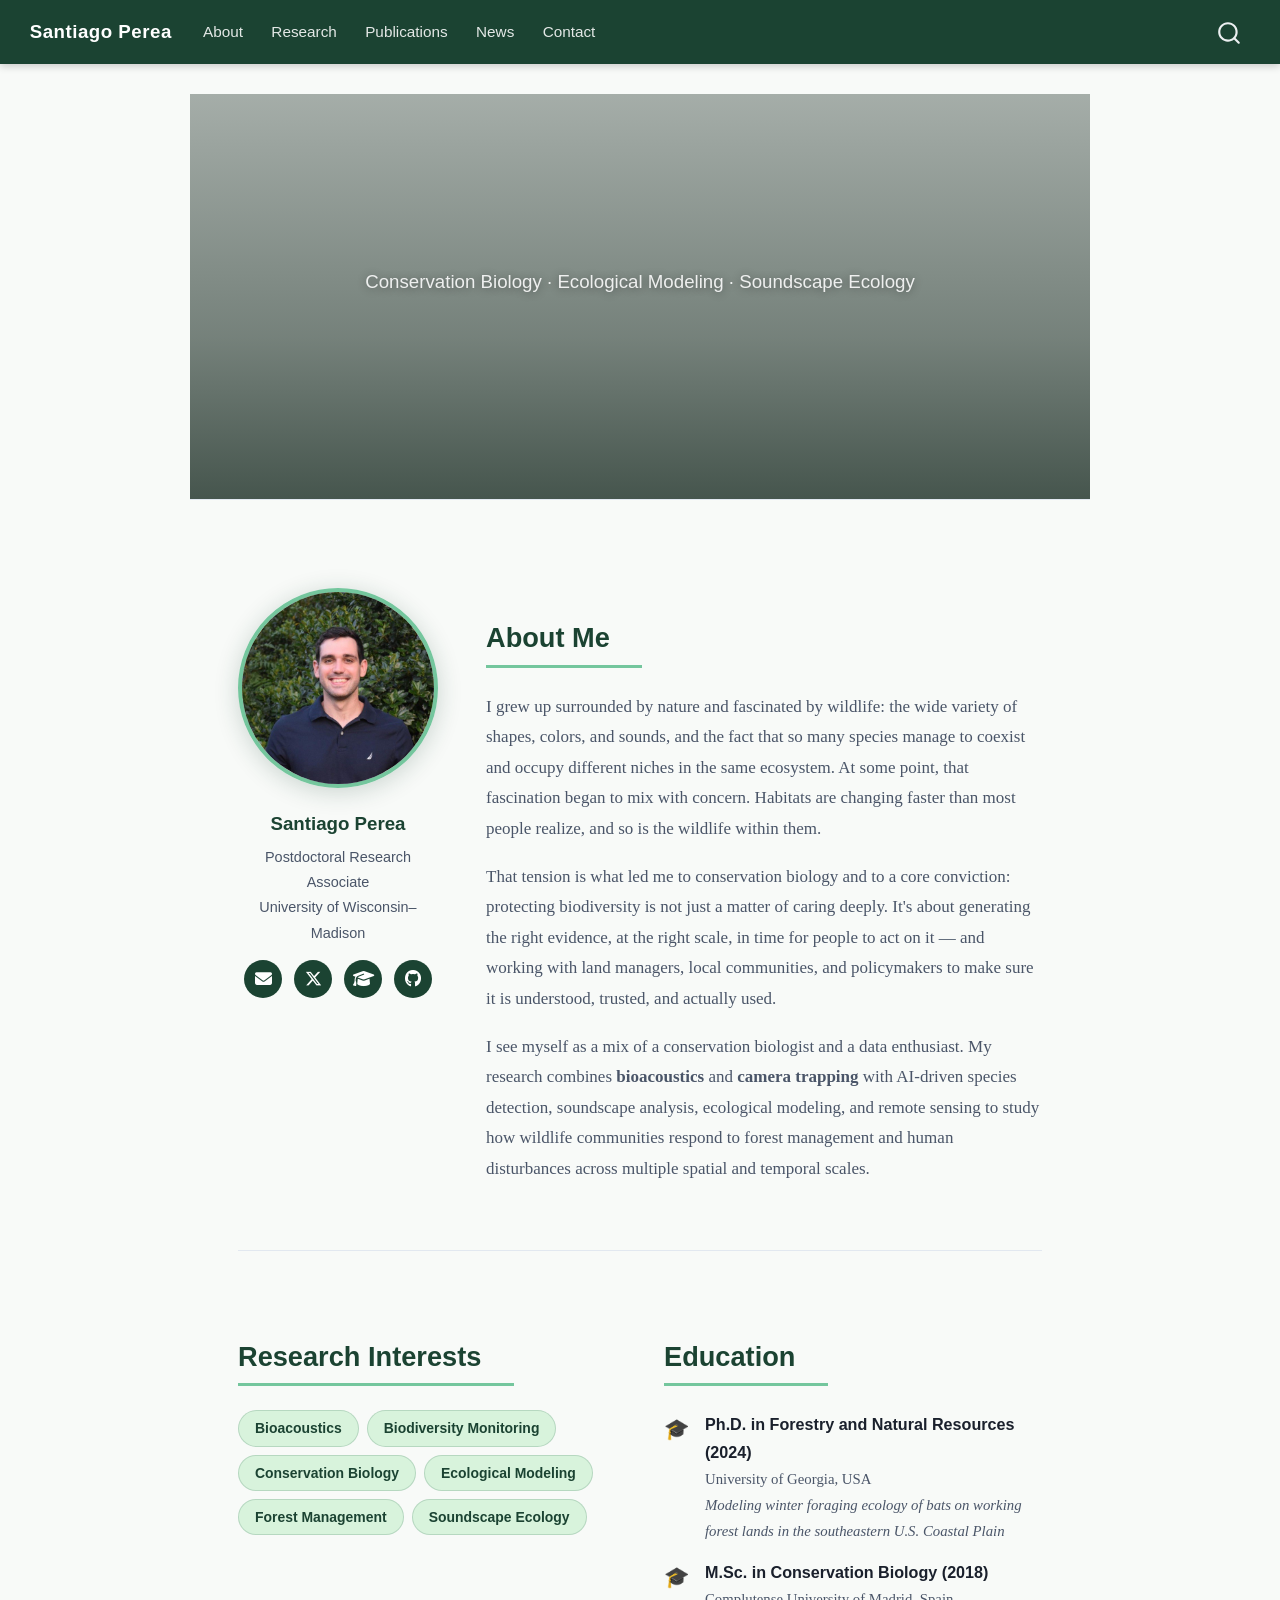
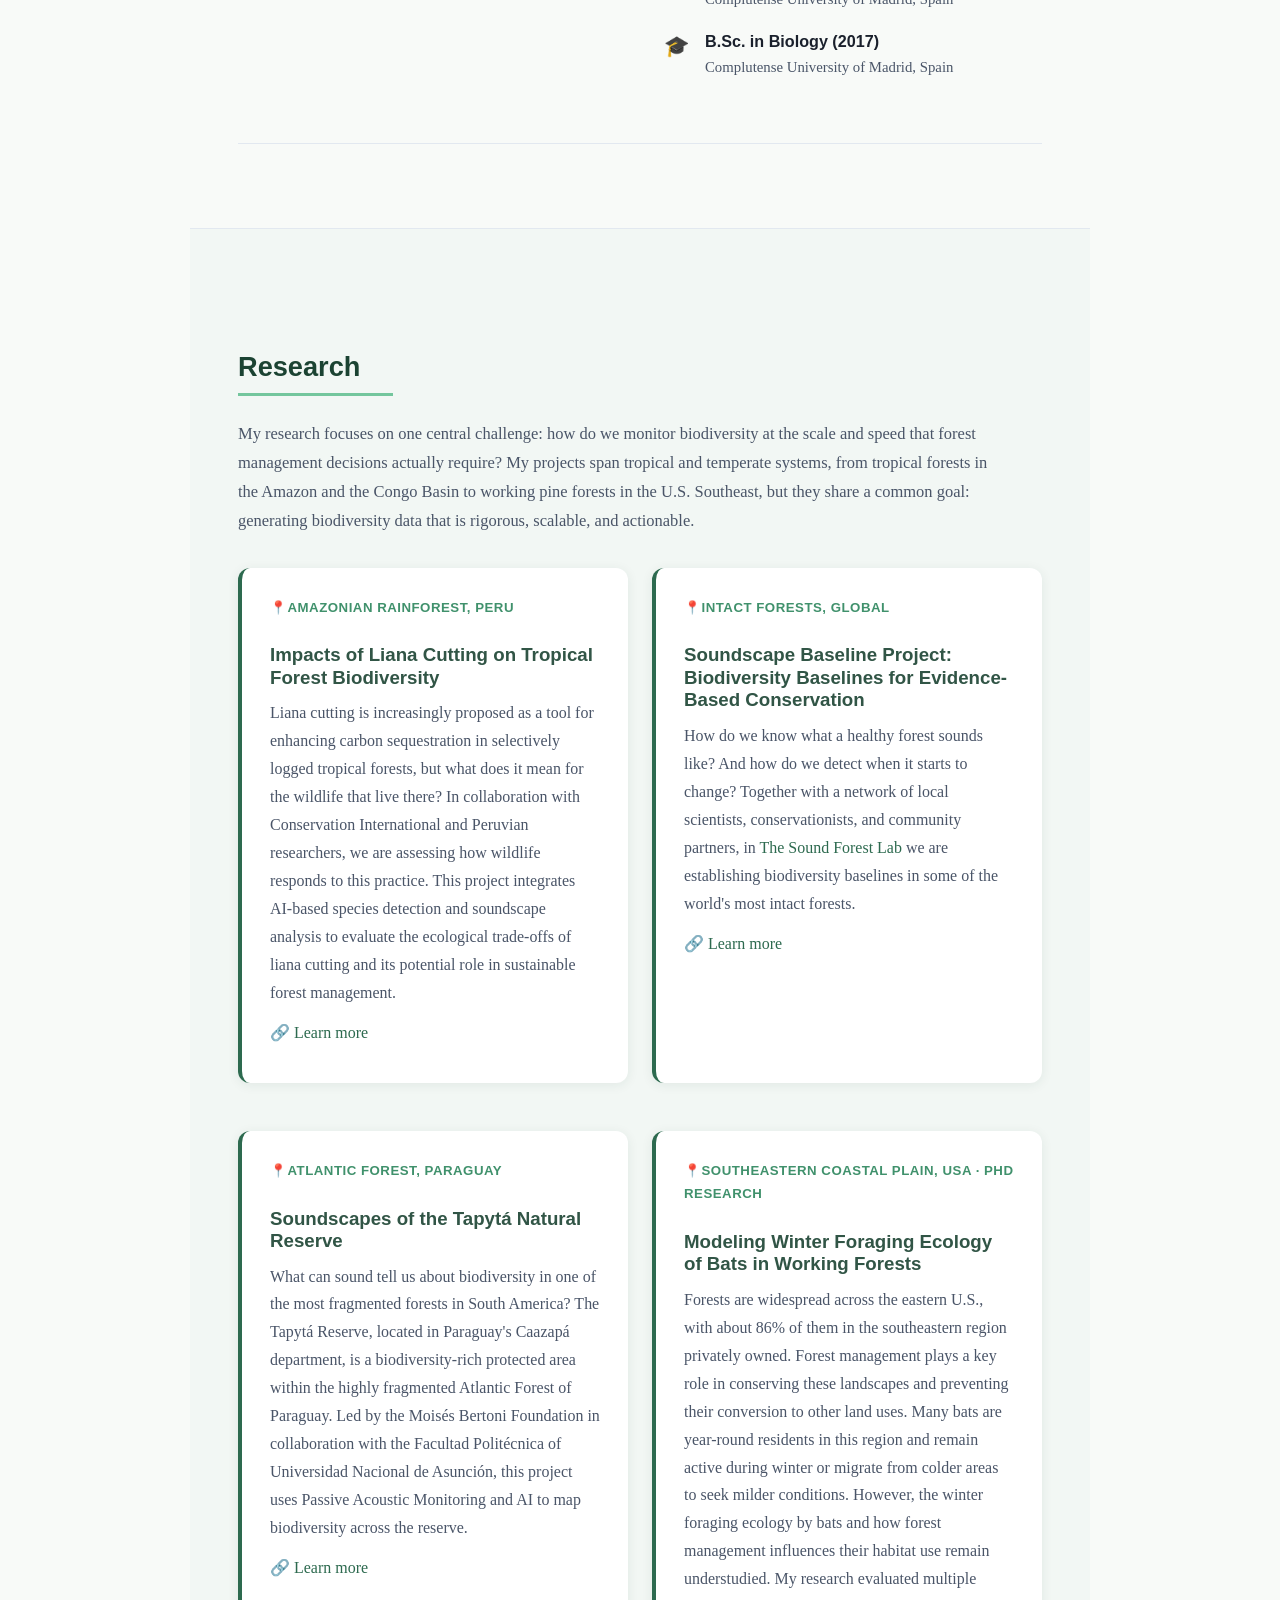
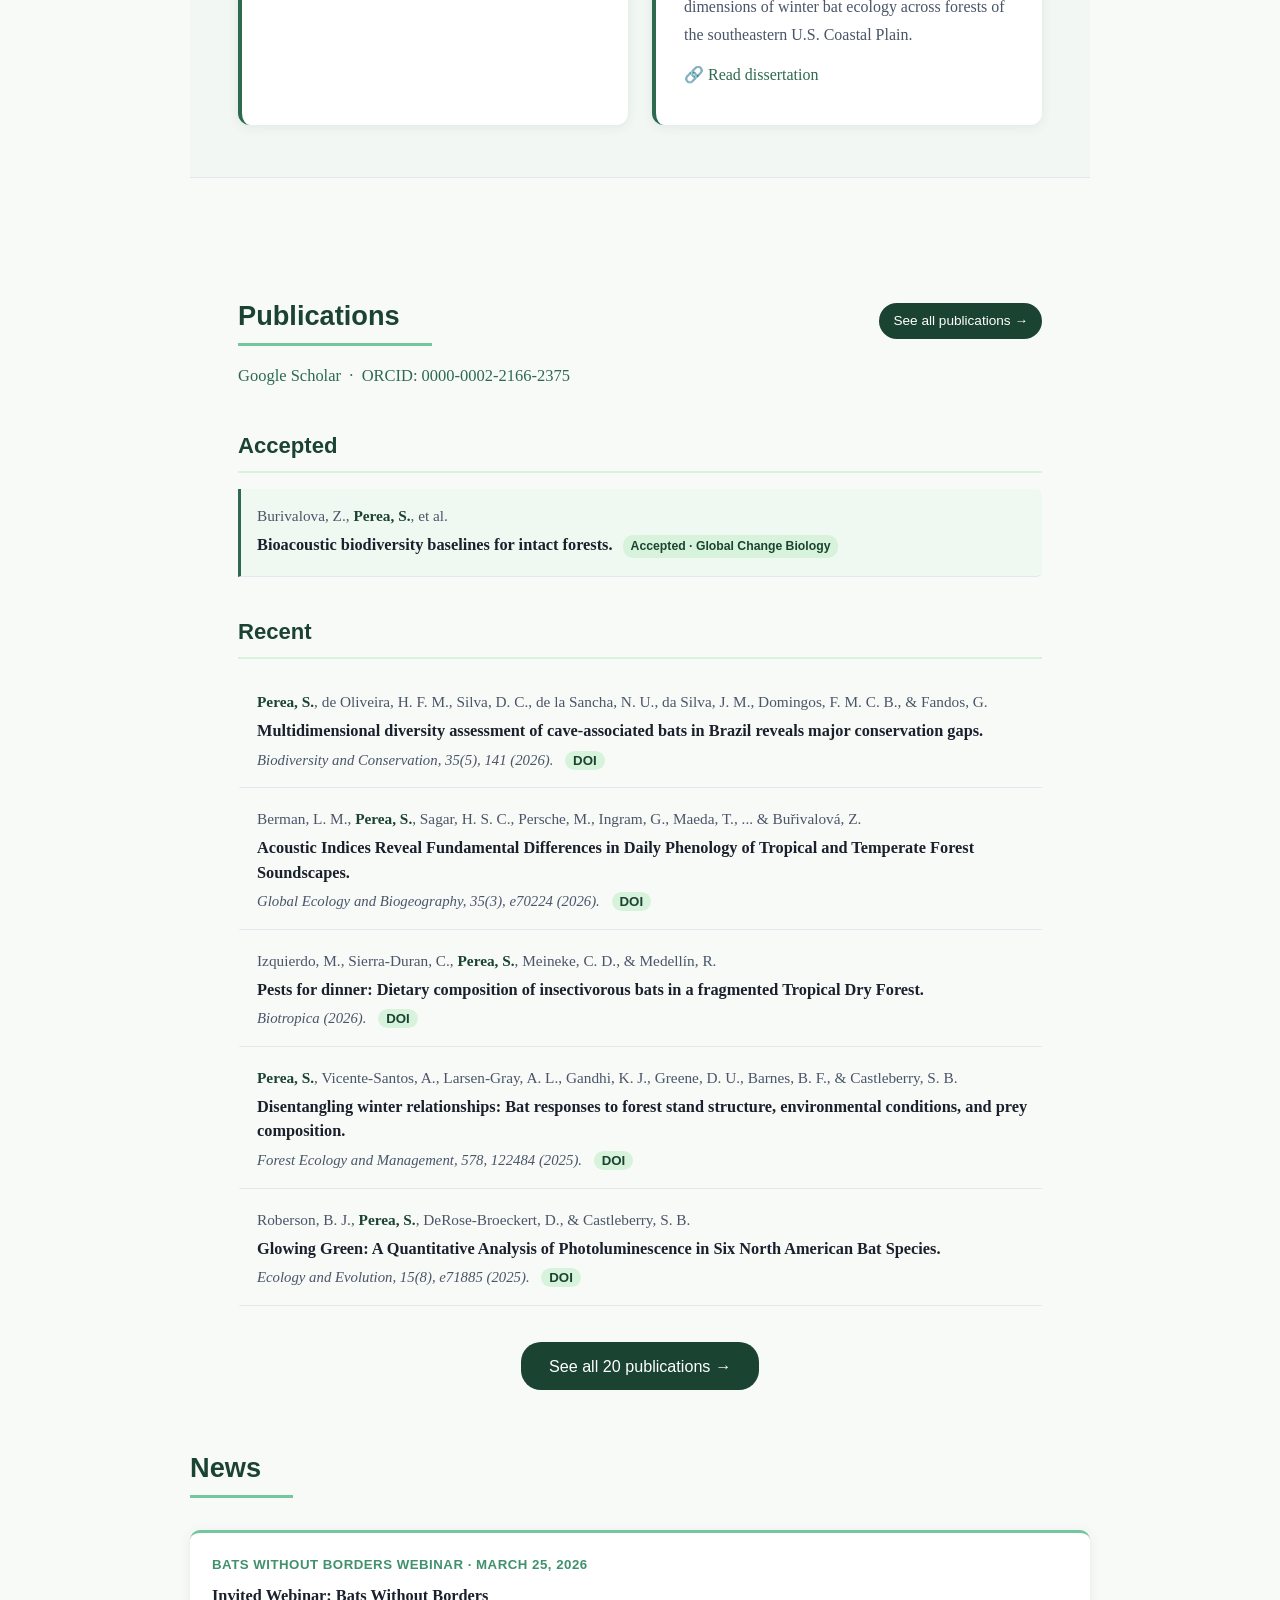
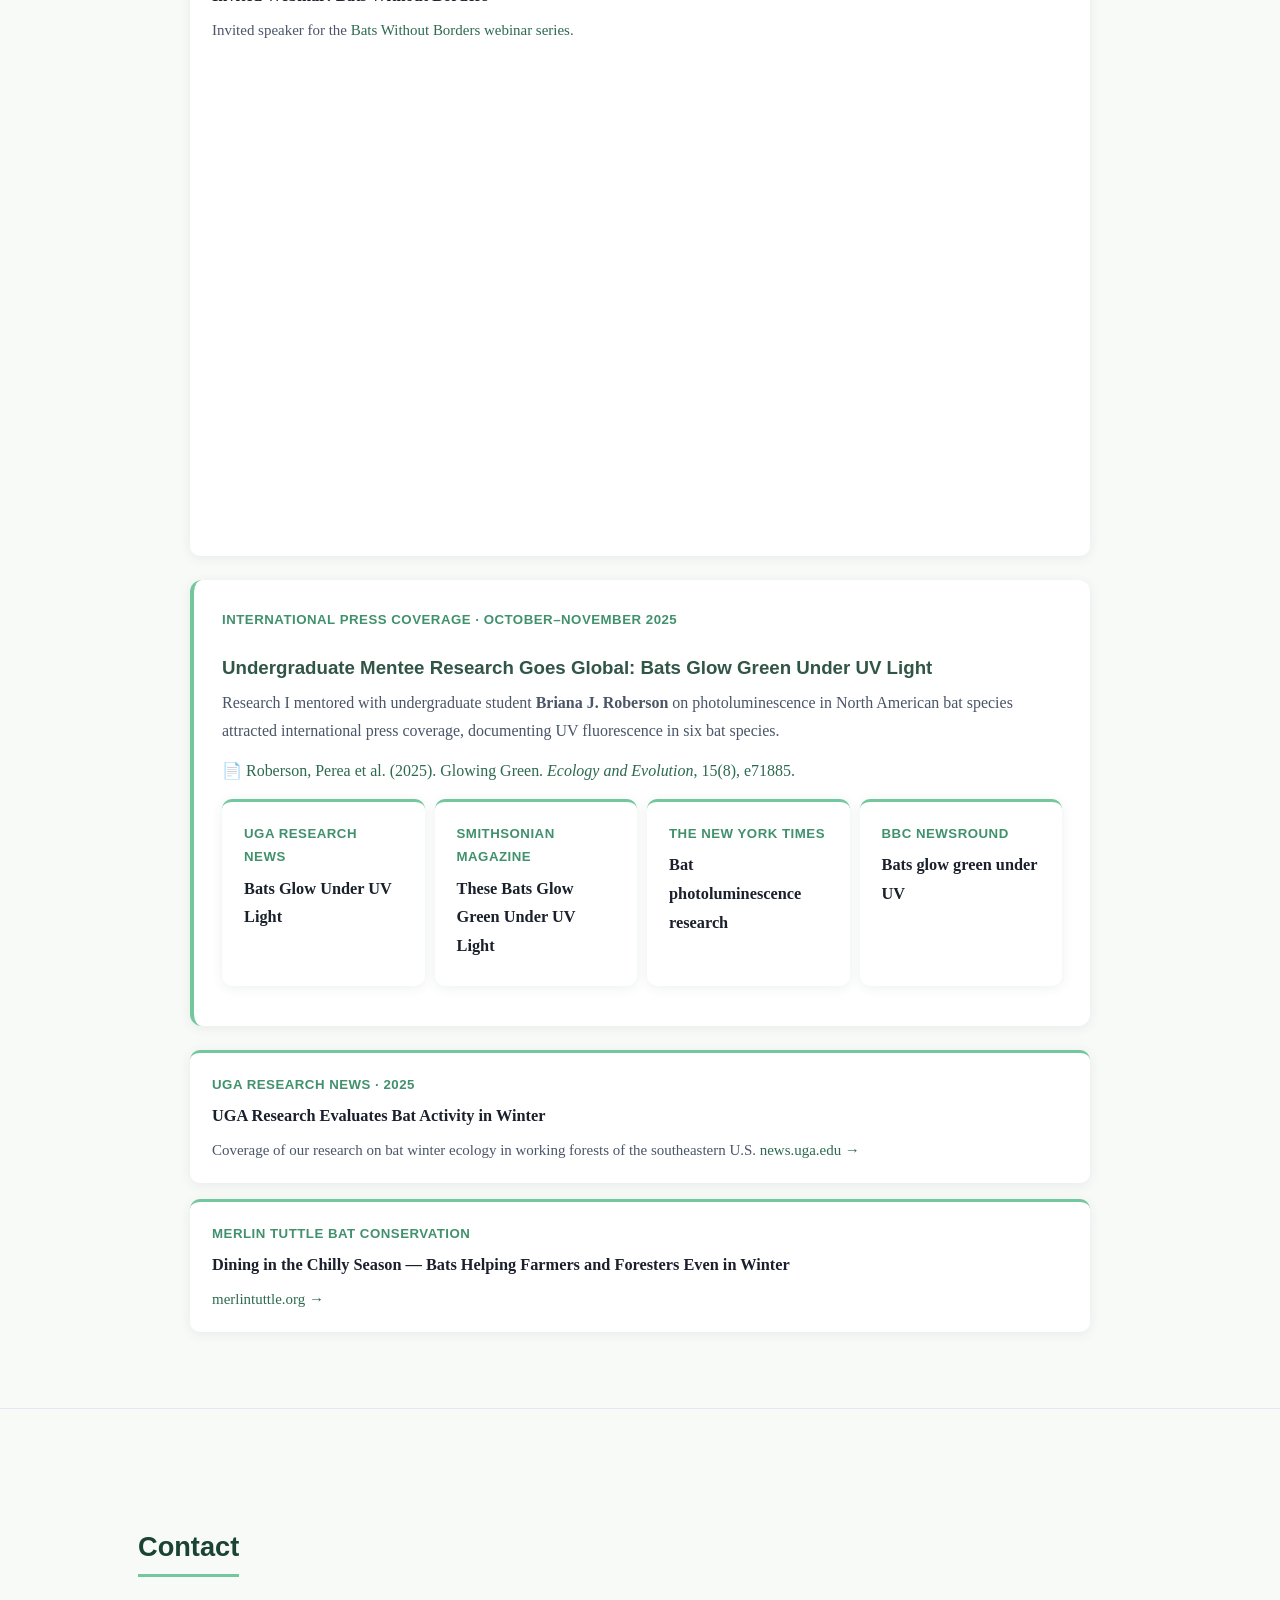
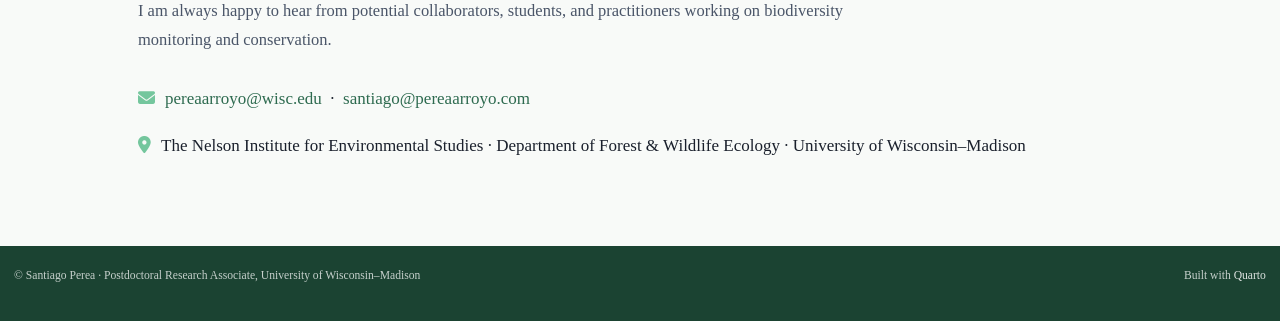
==== commit 726985af: "update about me" ====
--- a/docs/index.html
+++ b/docs/index.html
@@ -162,7 +162,7 @@
       </div>
       <div class="profile-right">
         <h2 class="section-heading anchored">About Me</h2>
-        <p class="hero-bio" style="margin-top:16px;">I grew up surrounded by nature and fascinated by wildlife — the wide variety of shapes, colors, and sounds, and the fact that so many species manage to coexist and occupy different niches in the same ecosystem. At some point, that fascination began to mix with concern. Habitats are changing faster than most people realize, and so is the wildlife within them.</p>
+        <p class="hero-bio" style="margin-top:16px;">I grew up surrounded by nature and fascinated by wildlife: the wide variety of shapes, colors, and sounds, and the fact that so many species manage to coexist and occupy different niches in the same ecosystem. At some point, that fascination began to mix with concern. Habitats are changing faster than most people realize, and so is the wildlife within them.</p>
         <p class="hero-bio">That tension is what led me to conservation biology and to a core conviction: protecting biodiversity is not just a matter of caring deeply. It's about generating the right evidence, at the right scale, in time for people to act on it — and working with land managers, local communities, and policymakers to make sure it is understood, trusted, and actually used.</p>
         <p class="hero-bio">I see myself as a mix of a conservation biologist and a data enthusiast. My research combines <strong>bioacoustics</strong> and <strong>camera trapping</strong> with AI-driven species detection, soundscape analysis, ecological modeling, and remote sensing to study how wildlife communities respond to forest management and human disturbances across multiple spatial and temporal scales.</p>
       </div>
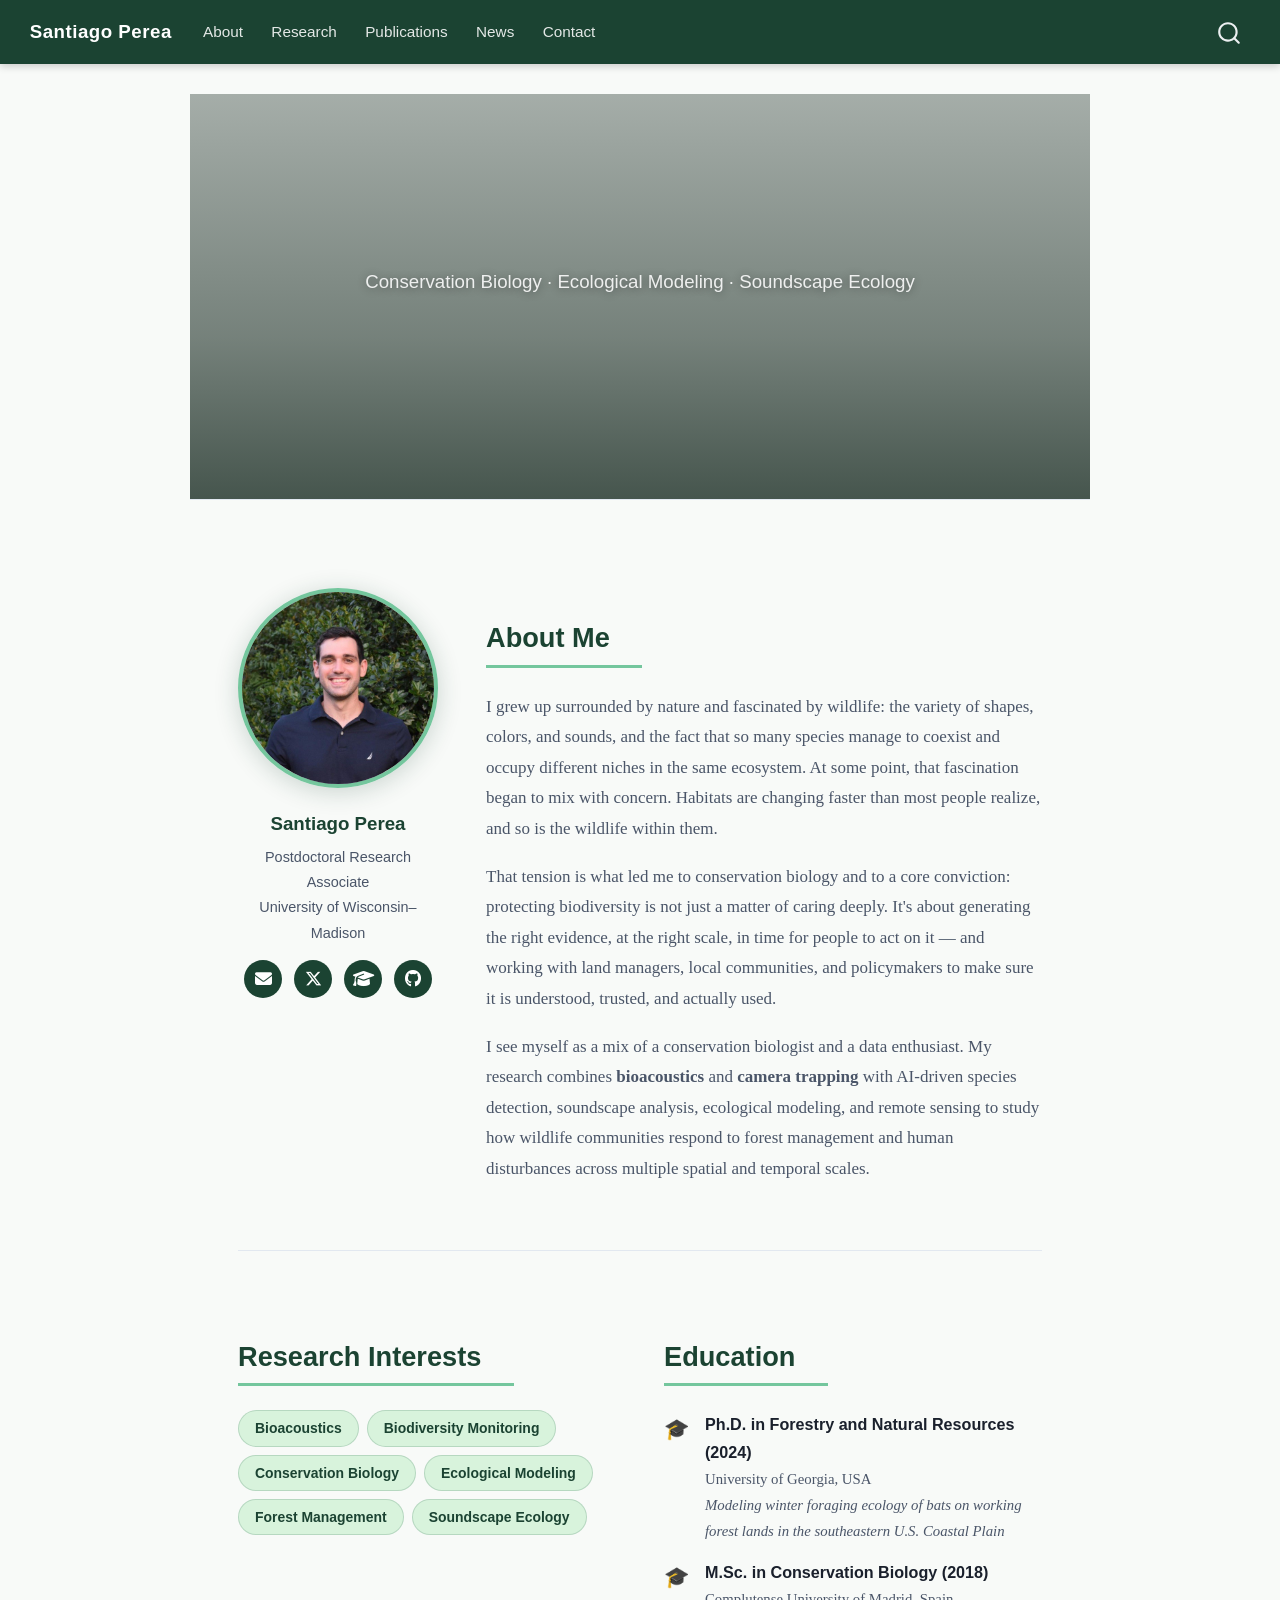
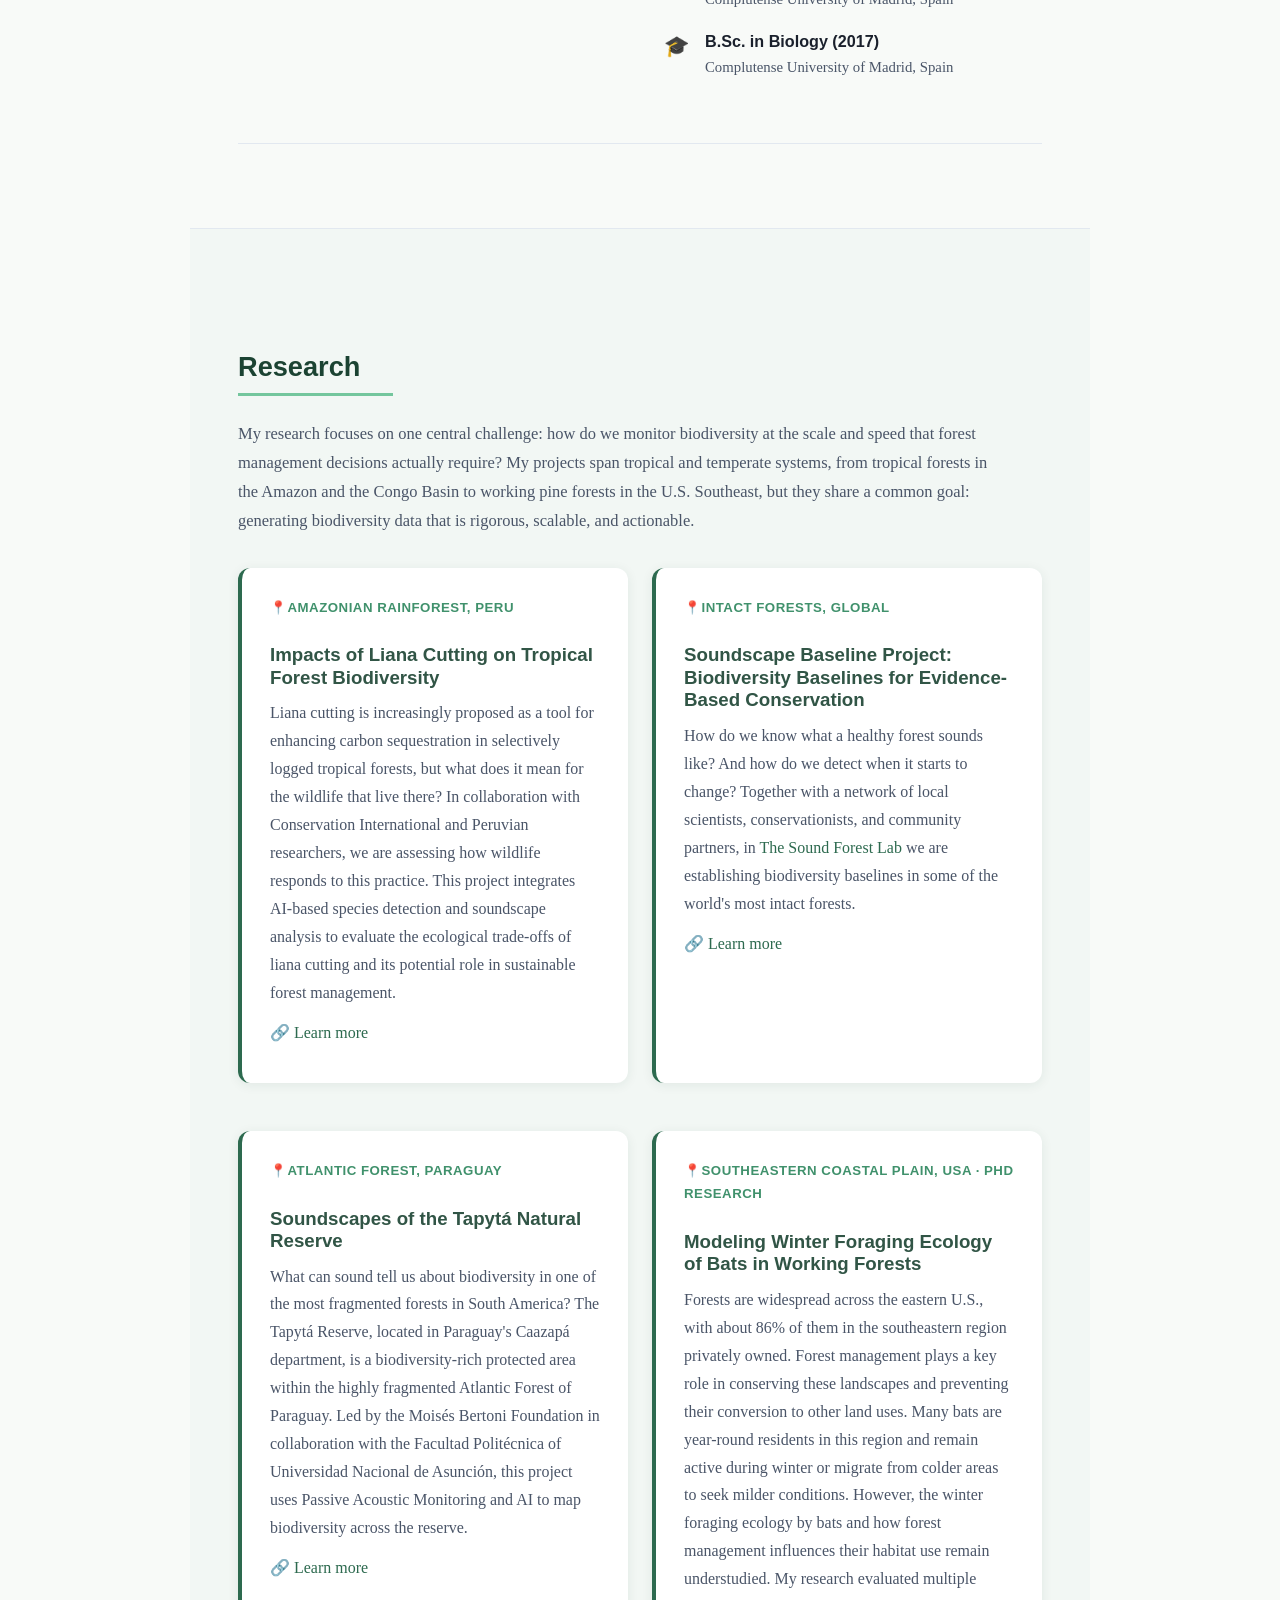
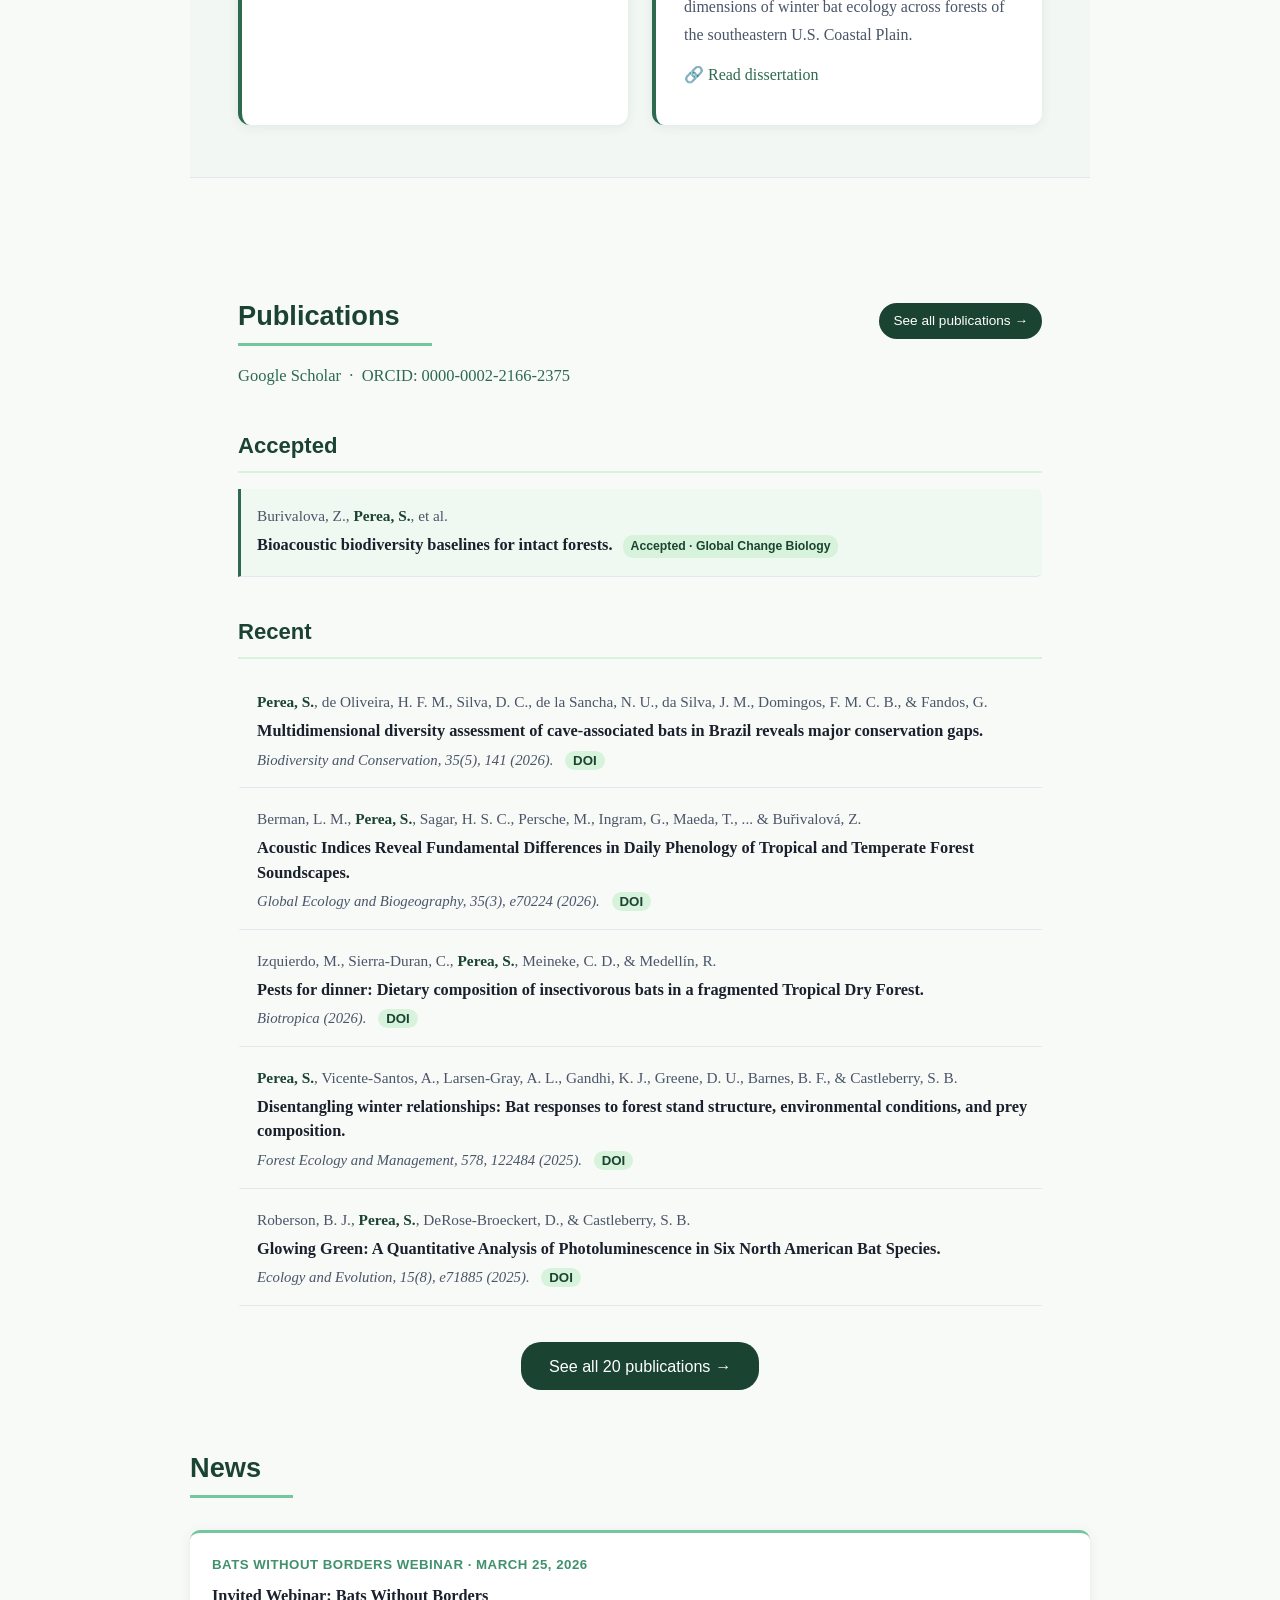
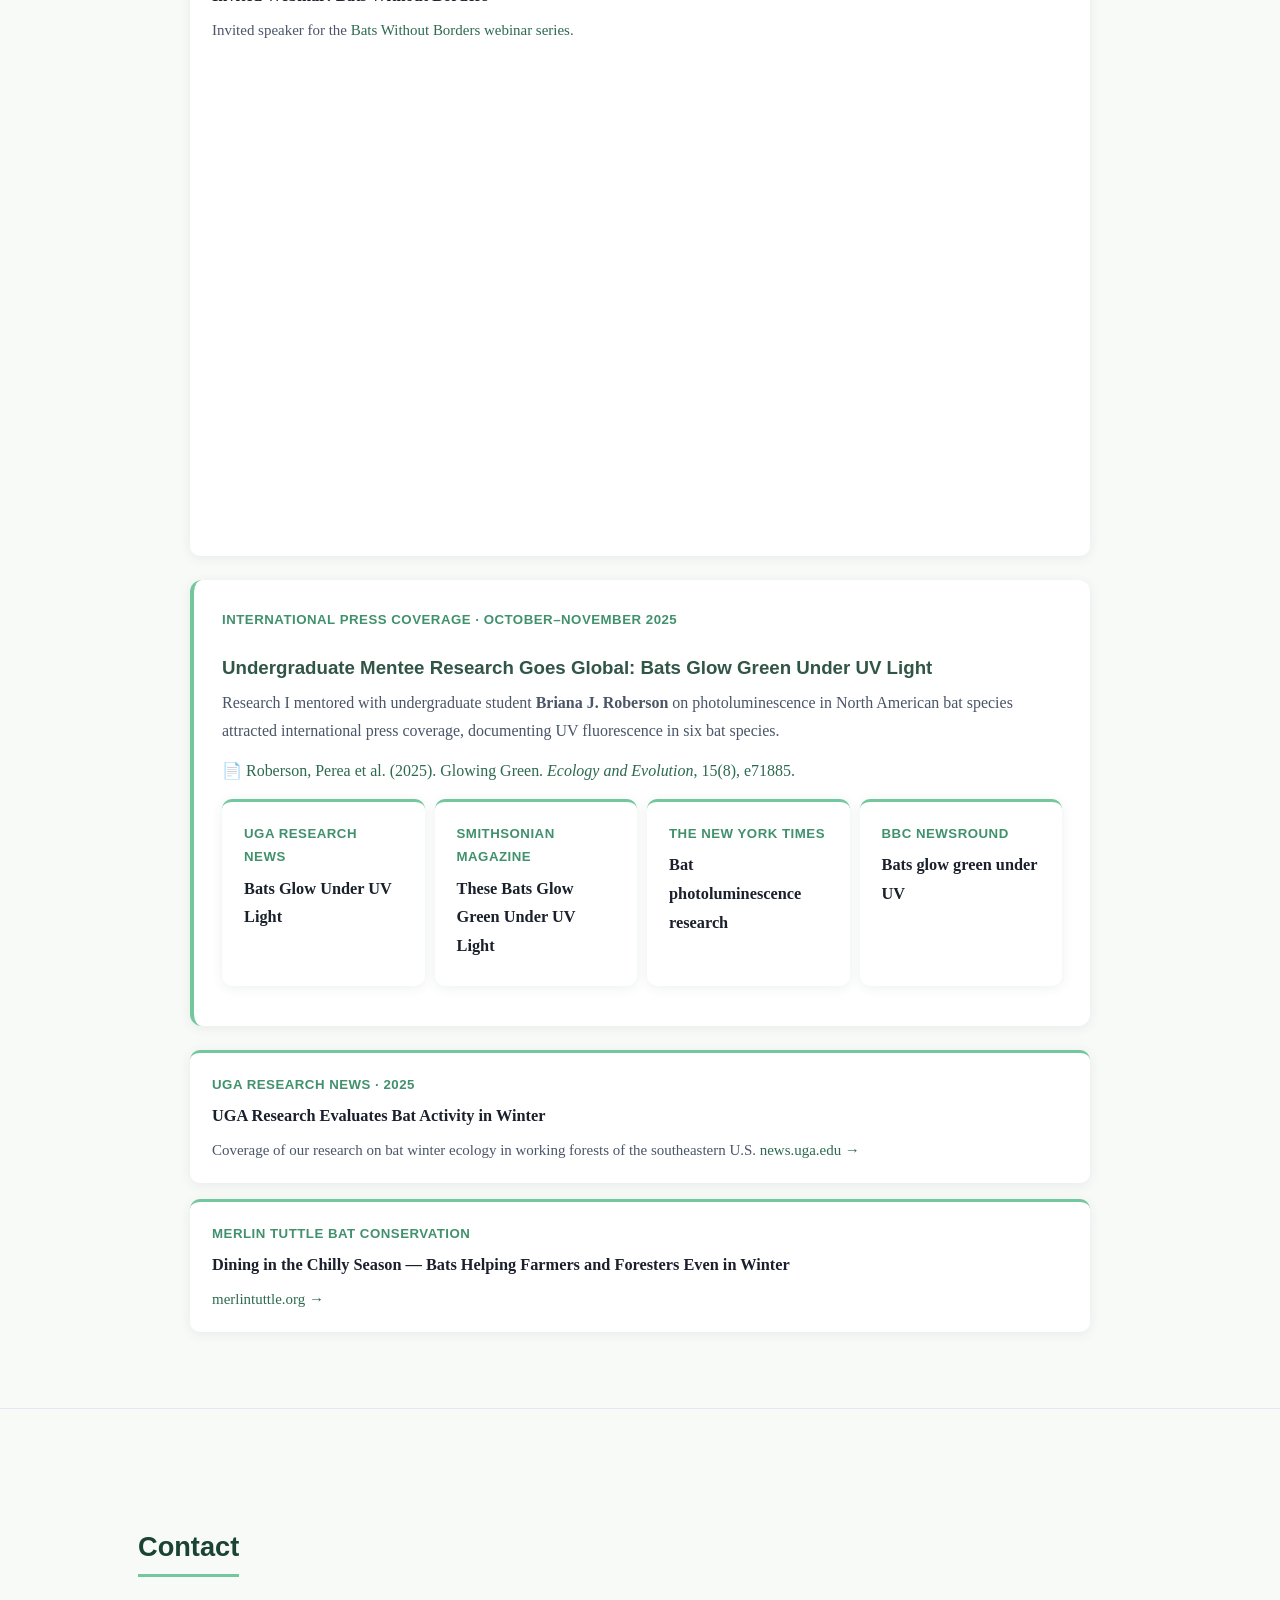
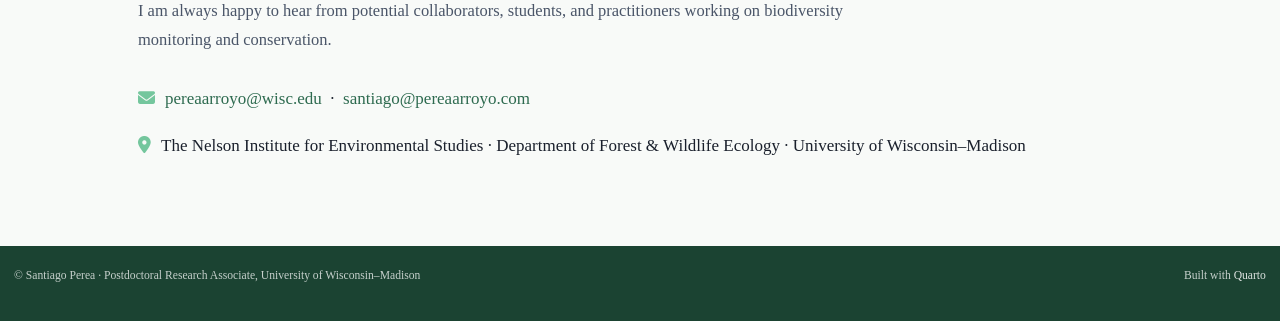
==== commit 99f8295e: "update about me" ====
--- a/docs/index.html
+++ b/docs/index.html
@@ -162,7 +162,7 @@
       </div>
       <div class="profile-right">
         <h2 class="section-heading anchored">About Me</h2>
-        <p class="hero-bio" style="margin-top:16px;">I grew up surrounded by nature and fascinated by wildlife: the wide variety of shapes, colors, and sounds, and the fact that so many species manage to coexist and occupy different niches in the same ecosystem. At some point, that fascination began to mix with concern. Habitats are changing faster than most people realize, and so is the wildlife within them.</p>
+        <p class="hero-bio" style="margin-top:16px;">I grew up surrounded by nature and fascinated by wildlife: the variety of shapes, colors, and sounds, and the fact that so many species manage to coexist and occupy different niches in the same ecosystem. At some point, that fascination began to mix with concern. Habitats are changing faster than most people realize, and so is the wildlife within them.</p>
         <p class="hero-bio">That tension is what led me to conservation biology and to a core conviction: protecting biodiversity is not just a matter of caring deeply. It's about generating the right evidence, at the right scale, in time for people to act on it — and working with land managers, local communities, and policymakers to make sure it is understood, trusted, and actually used.</p>
         <p class="hero-bio">I see myself as a mix of a conservation biologist and a data enthusiast. My research combines <strong>bioacoustics</strong> and <strong>camera trapping</strong> with AI-driven species detection, soundscape analysis, ecological modeling, and remote sensing to study how wildlife communities respond to forest management and human disturbances across multiple spatial and temporal scales.</p>
       </div>
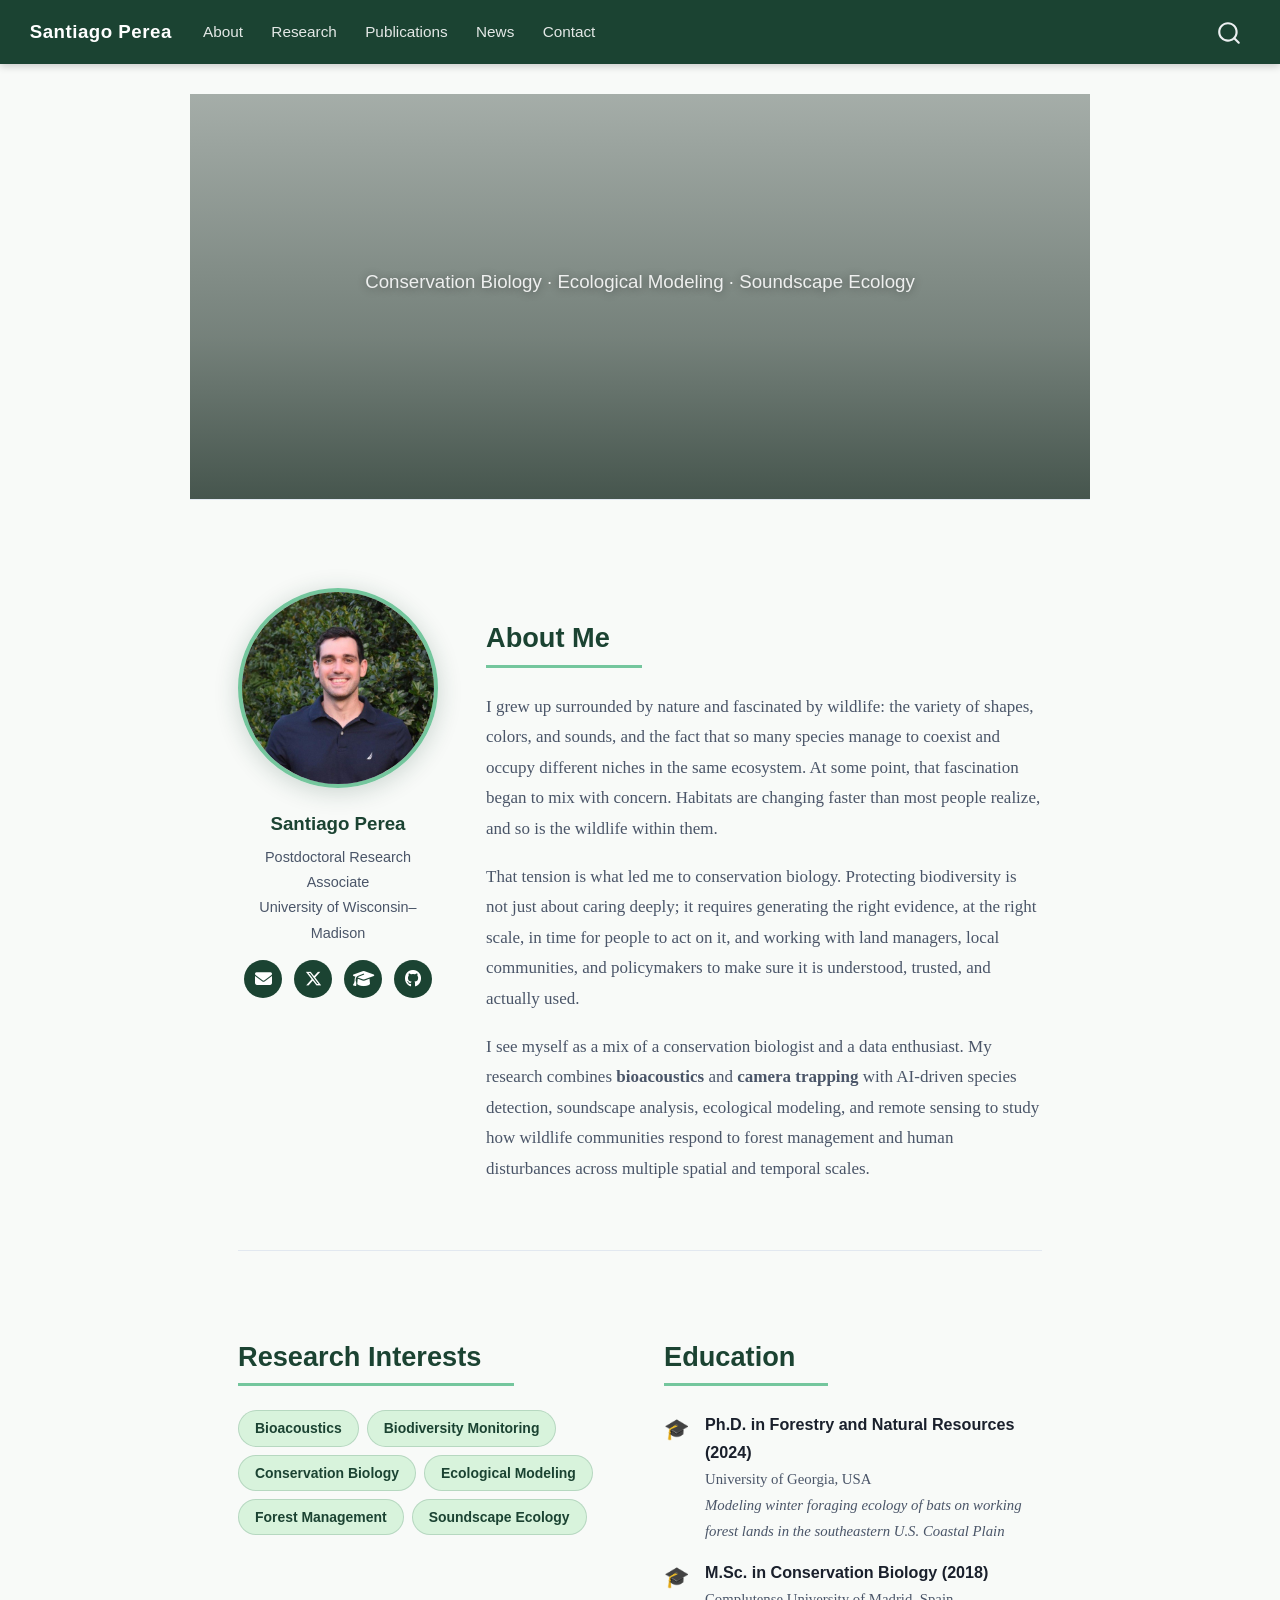
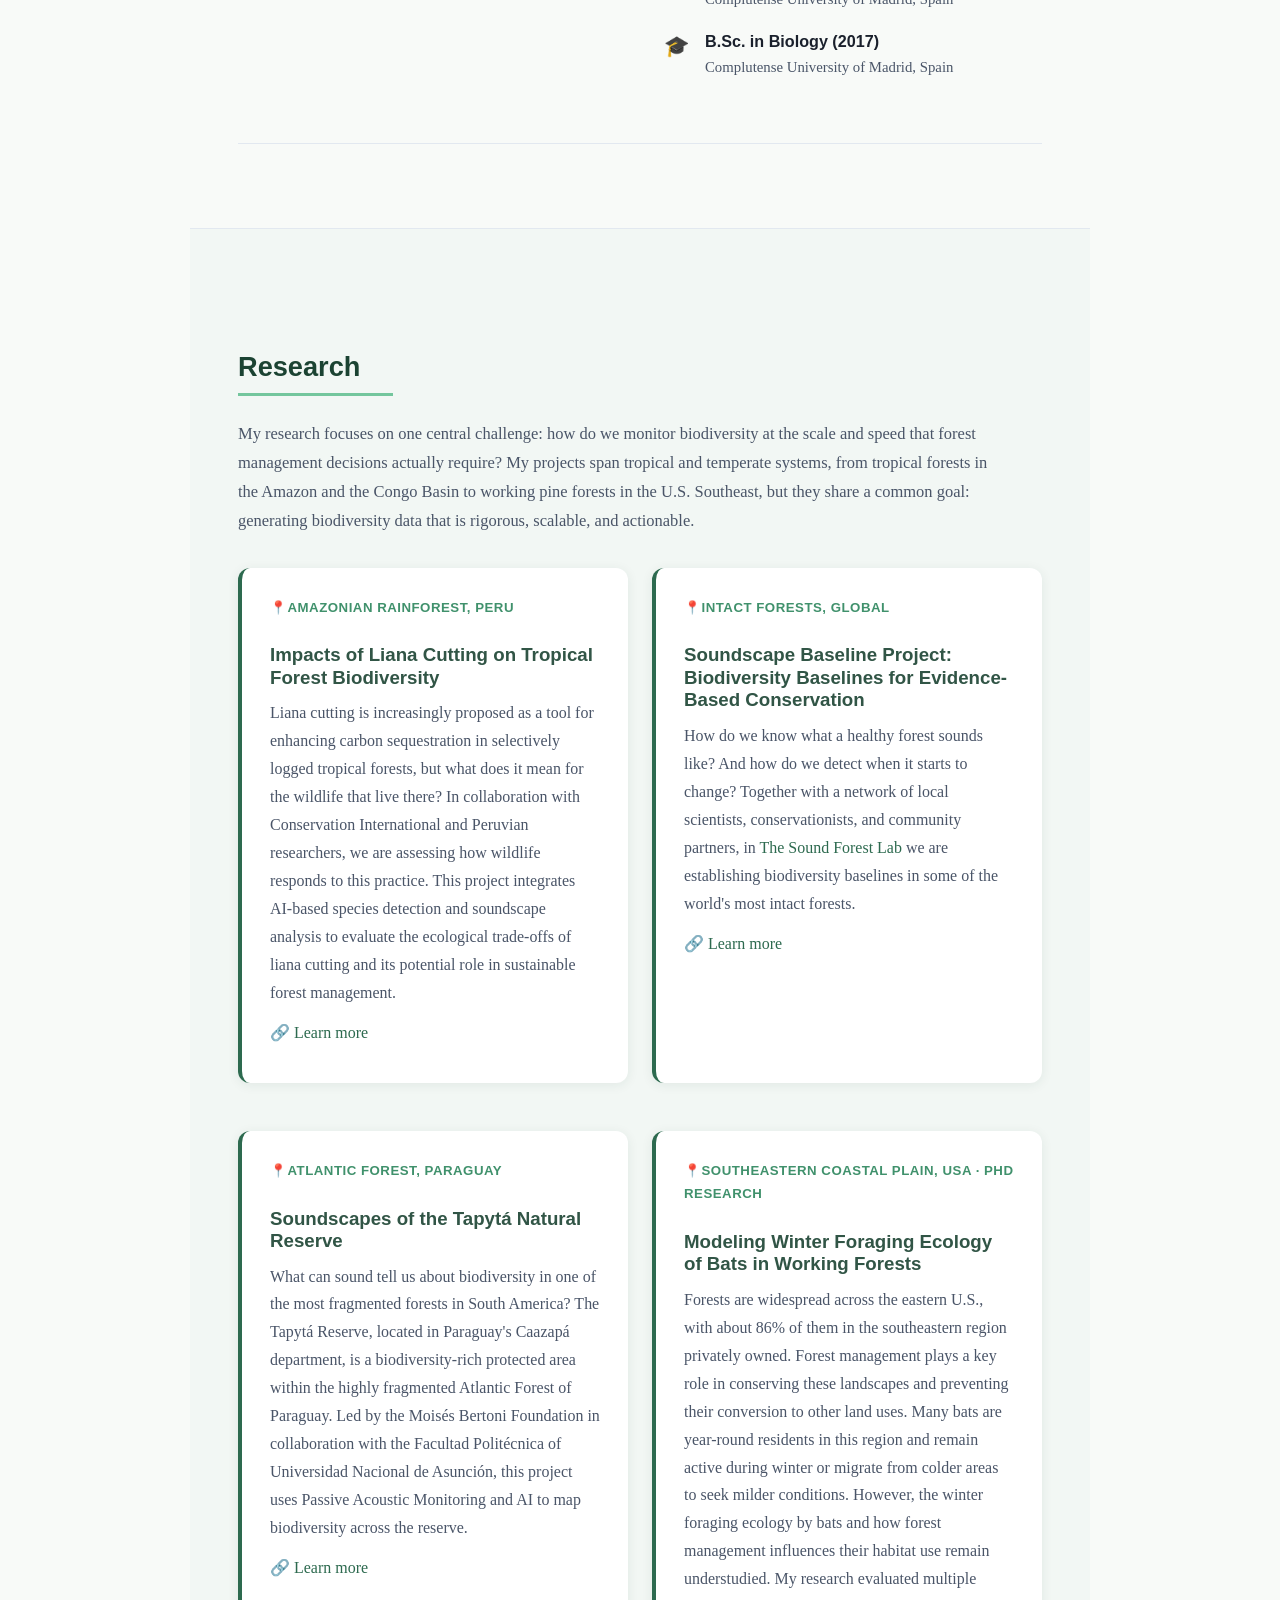
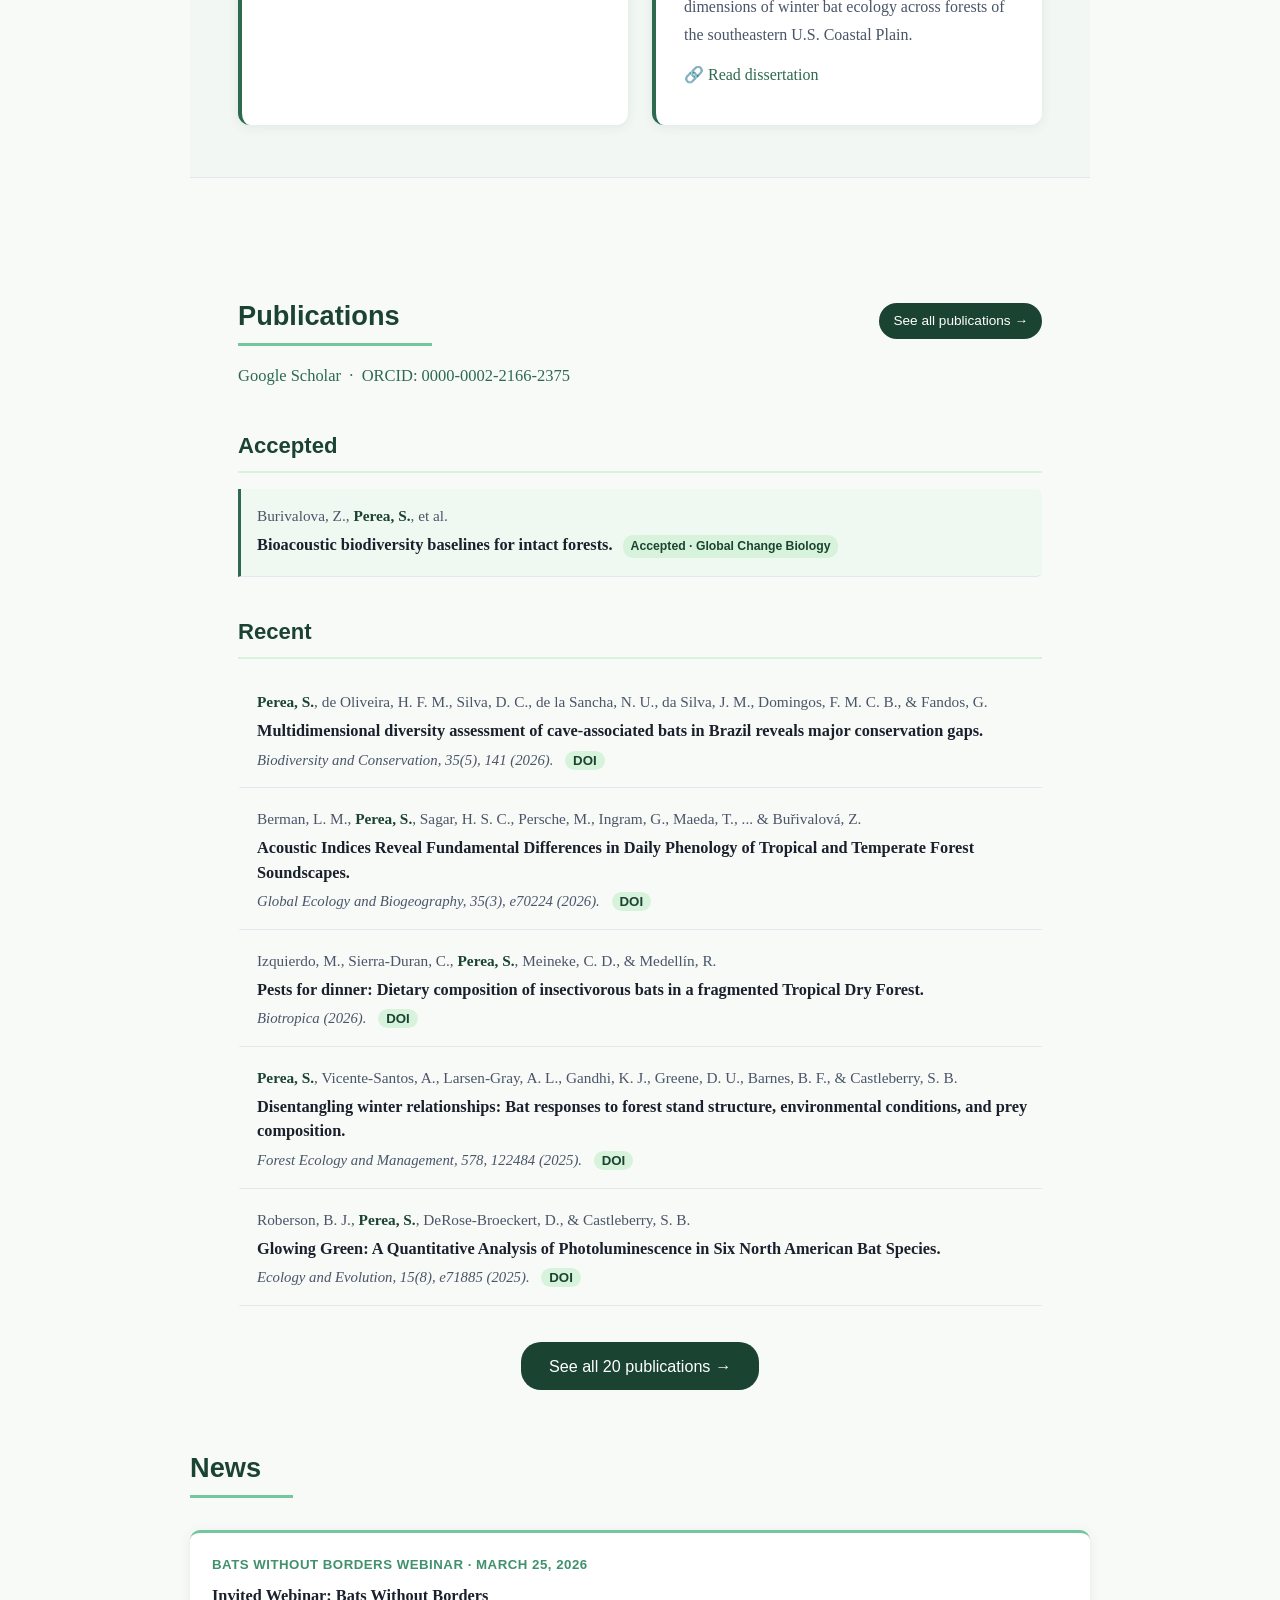
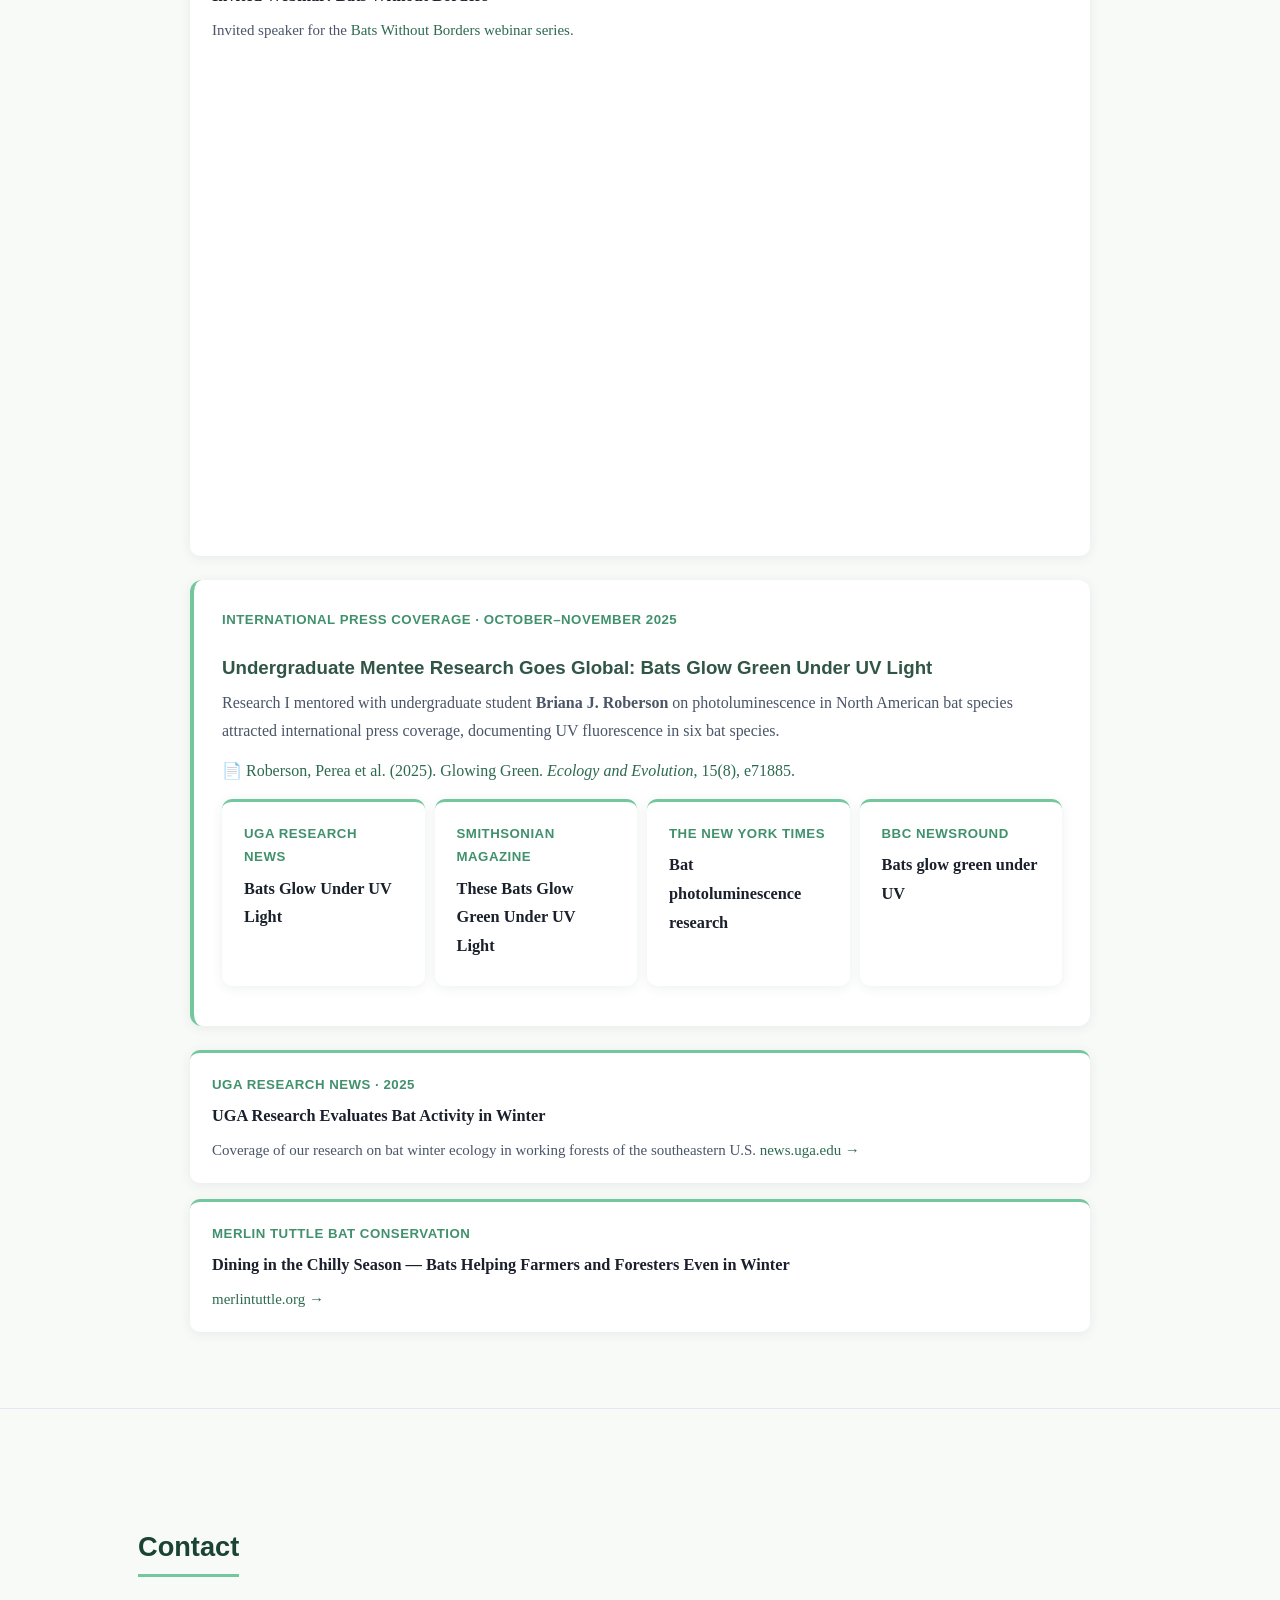
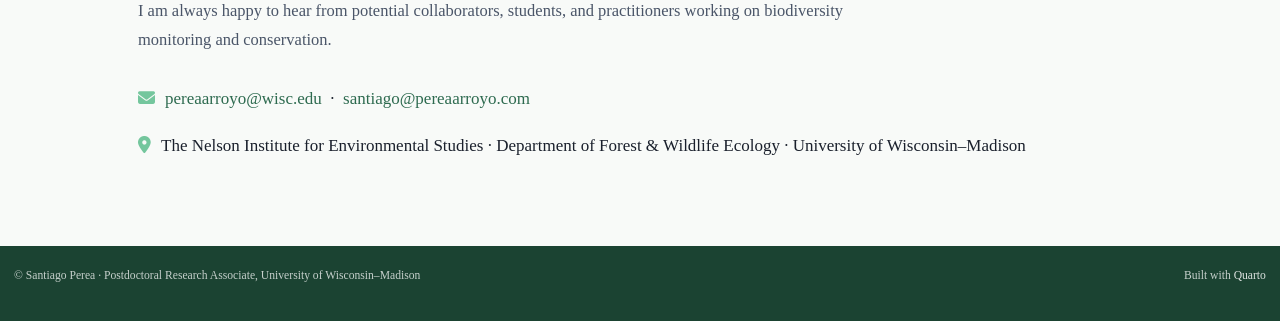
==== commit 9d4ff489: "update about me" ====
--- a/docs/index.html
+++ b/docs/index.html
@@ -163,7 +163,7 @@
       <div class="profile-right">
         <h2 class="section-heading anchored">About Me</h2>
         <p class="hero-bio" style="margin-top:16px;">I grew up surrounded by nature and fascinated by wildlife: the variety of shapes, colors, and sounds, and the fact that so many species manage to coexist and occupy different niches in the same ecosystem. At some point, that fascination began to mix with concern. Habitats are changing faster than most people realize, and so is the wildlife within them.</p>
-        <p class="hero-bio">That tension is what led me to conservation biology and to a core conviction: protecting biodiversity is not just a matter of caring deeply. It's about generating the right evidence, at the right scale, in time for people to act on it — and working with land managers, local communities, and policymakers to make sure it is understood, trusted, and actually used.</p>
+        <p class="hero-bio">That tension is what led me to conservation biology. Protecting biodiversity is not just about caring deeply; it requires generating the right evidence, at the right scale, in time for people to act on it, and working with land managers, local communities, and policymakers to make sure it is understood, trusted, and actually used.</p>
         <p class="hero-bio">I see myself as a mix of a conservation biologist and a data enthusiast. My research combines <strong>bioacoustics</strong> and <strong>camera trapping</strong> with AI-driven species detection, soundscape analysis, ecological modeling, and remote sensing to study how wildlife communities respond to forest management and human disturbances across multiple spatial and temporal scales.</p>
       </div>
     </div>
